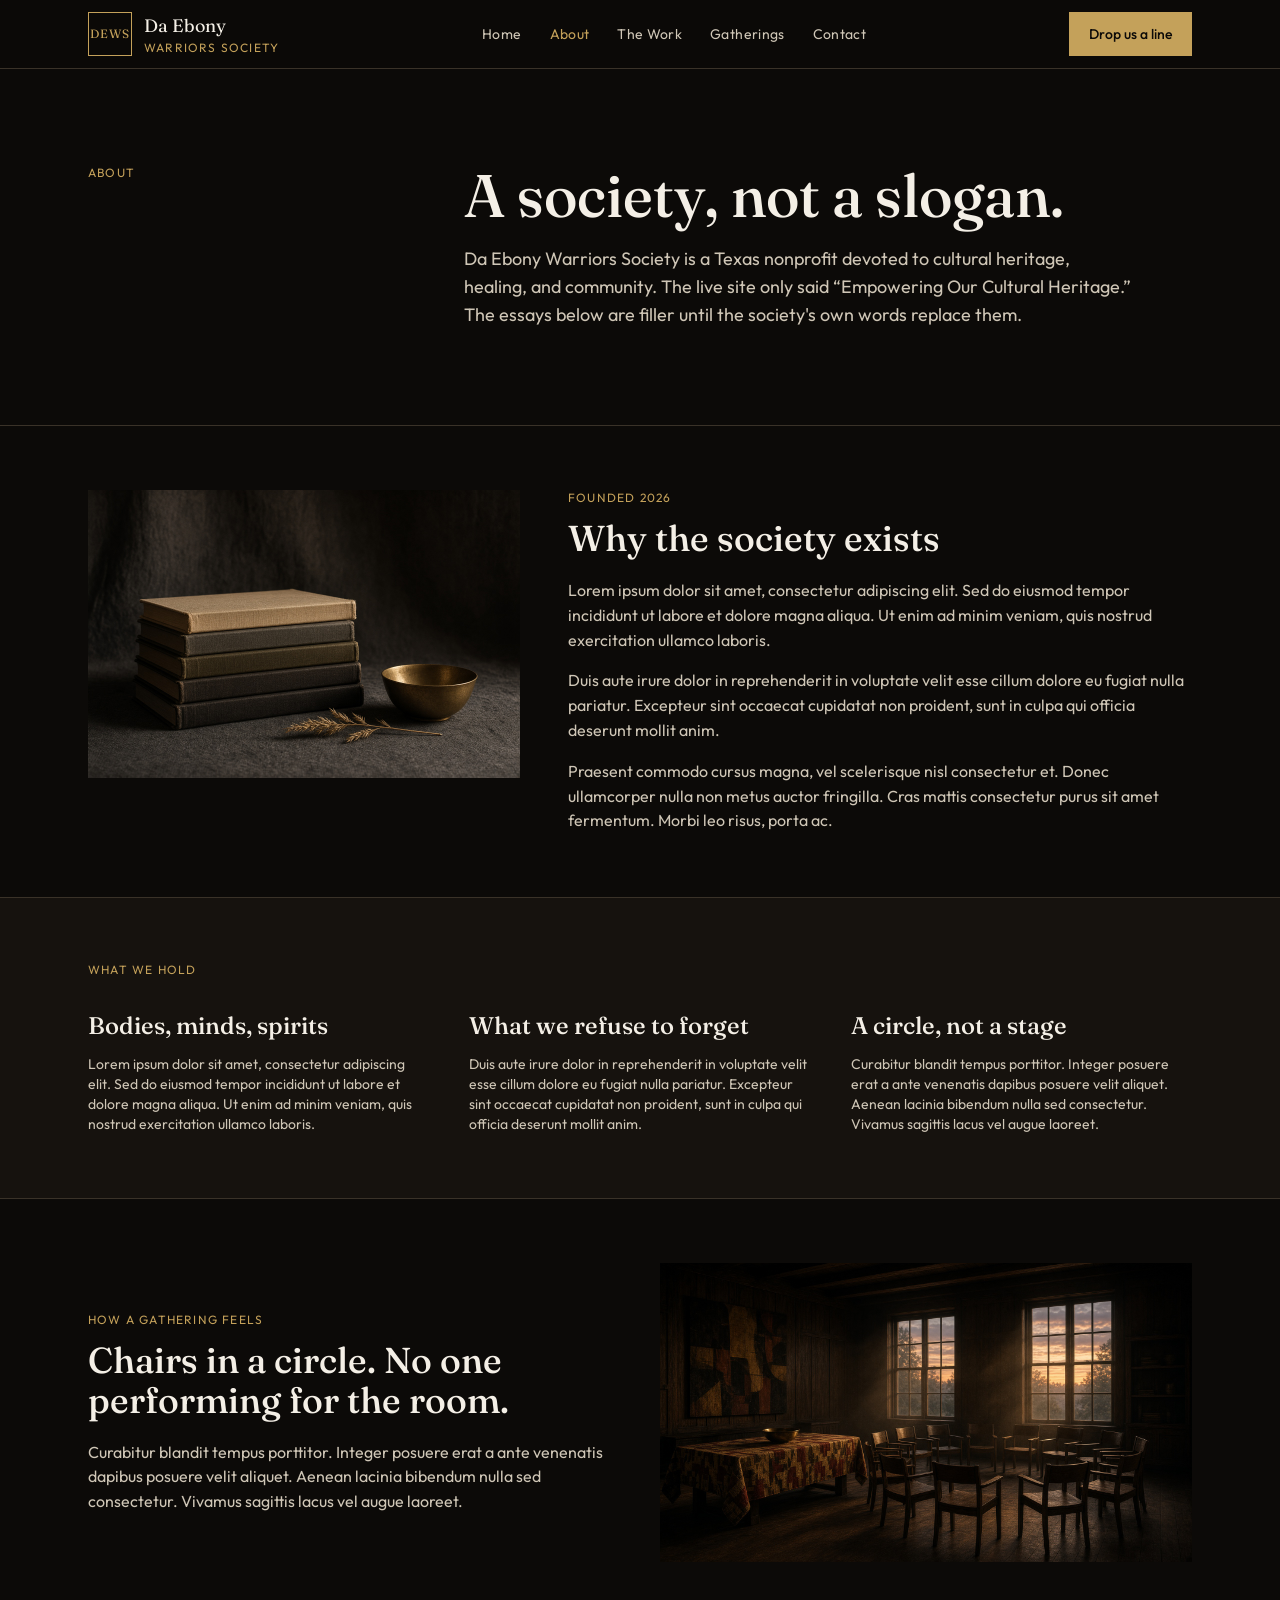
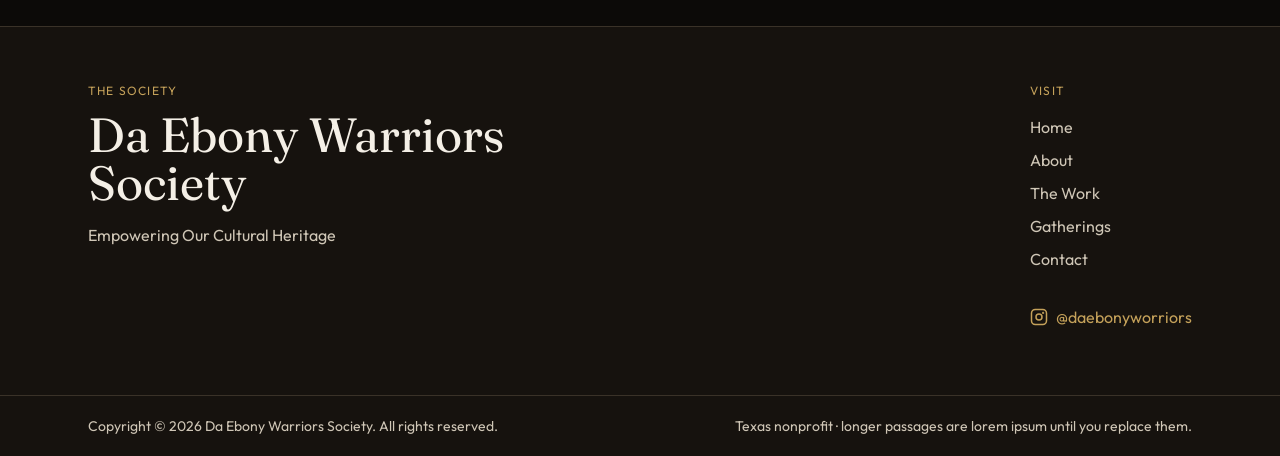
==== about.html @ 44c9ea02 "Initial Commit" ====
<!DOCTYPE html>
<html lang="en">
<head>
  <meta charset="utf-8">
  <meta name="viewport" content="width=device-width, initial-scale=1">
  <title>About · Da Ebony Warriors Society</title>
  <meta name="description" content="Da Ebony Warriors Society. Empowering Our Cultural Heritage. A Texas society for healing, heritage, and community.">
  <meta name="theme-color" content="#0c0a08">
  <link rel="icon" href="favicon.svg" type="image/svg+xml">
  <link rel="preconnect" href="https://fonts.googleapis.com">
  <link rel="preconnect" href="https://fonts.gstatic.com" crossorigin>
  <link href="https://fonts.googleapis.com/css2?family=Fraunces:ital,opsz,wght@0,9..144,500;0,9..144,620;1,9..144,500&family=Outfit:wght@300;400;500;600&display=swap" rel="stylesheet">
  <link rel="stylesheet" href="css/site.css">
  <link rel="stylesheet" href="css/extras.css">
</head>
<body class="bg-ink text-ivory antialiased">
<div class="flex min-h-screen flex-col">
<a href="#content" class="sr-only focus:not-sr-only focus:fixed focus:top-3 focus:left-3 focus:z-50 focus:bg-gold focus:px-4 focus:py-3 focus:text-ink">Skip to content</a>
<header class="sticky top-0 z-40 border-b border-line bg-ink/95 backdrop-blur-md">
  <div class="mx-auto flex max-w-6xl items-center justify-between gap-4 px-6 py-3">
    <a href="index.html" class="flex items-center gap-3" aria-label="Da Ebony Warriors Society home">
      <span class="grid h-11 w-11 place-items-center border border-gold font-display text-xs tracking-widest text-gold">DEWS</span>
      <span class="leading-tight">
        <span class="block font-display text-lg text-ivory">Da Ebony</span>
        <span class="block text-xs tracking-widest text-gold uppercase">Warriors Society</span>
      </span>
    </a>
    <nav class="hidden items-center gap-7 md:flex" aria-label="Primary"><a class="text-sm tracking-wide text-ivory-dim hover:text-ivory" href="index.html">Home</a><a class="text-sm tracking-wide text-gold" href="about.html">About</a><a class="text-sm tracking-wide text-ivory-dim hover:text-ivory" href="work.html">The Work</a><a class="text-sm tracking-wide text-ivory-dim hover:text-ivory" href="gatherings.html">Gatherings</a><a class="text-sm tracking-wide text-ivory-dim hover:text-ivory" href="contact.html">Contact</a></nav>
    <a href="contact.html" class="hidden h-11 items-center bg-gold px-5 text-sm font-medium text-ink hover:bg-gold-2 md:inline-flex">Drop us a line</a>
    <details class="md:hidden">
      <summary class="grid h-11 w-11 place-items-center border border-line text-ivory" aria-label="Open menu"><svg xmlns="http://www.w3.org/2000/svg" width="22" height="22" viewBox="0 0 24 24" fill="none" stroke="currentColor" stroke-width="2" stroke-linecap="round" aria-hidden="true"><path d="M4 6h16M4 12h16M4 18h16"/></svg></summary>
      <nav class="absolute right-0 left-0 border-t border-line bg-ink px-6 py-4" aria-label="Mobile"><a class="flex h-12 items-center border-b border-line font-display text-2xl text-ivory" href="index.html">Home</a><a class="flex h-12 items-center border-b border-line font-display text-2xl text-gold" href="about.html">About</a><a class="flex h-12 items-center border-b border-line font-display text-2xl text-ivory" href="work.html">The Work</a><a class="flex h-12 items-center border-b border-line font-display text-2xl text-ivory" href="gatherings.html">Gatherings</a><a class="flex h-12 items-center border-b border-line font-display text-2xl text-ivory" href="contact.html">Contact</a></nav>
    </details>
  </div>
</header>
<main id="content" class="flex-1">
<header class="border-b border-line">
  <div class="mx-auto grid max-w-6xl gap-6 px-6 py-16 md:grid-cols-12 md:py-24">
    <div class="md:col-span-4"><p class="text-xs tracking-widest text-gold uppercase">About</p></div>
    <div class="md:col-span-8">
      <h1 class="font-display text-5xl text-ivory md:text-6xl">A society, not a slogan.</h1>
      <p class="mt-5 max-w-2xl text-lg text-ivory-dim">Da Ebony Warriors Society is a Texas nonprofit devoted to cultural heritage, healing, and community. The live site only said “Empowering Our Cultural Heritage.” The essays below are filler until the society&#x27;s own words replace them.</p>
    </div>
  </div>
</header>
<section class="mx-auto grid max-w-6xl items-start gap-12 px-6 py-16 md:grid-cols-12">
  <img src="images/books.jpg" alt="Still life of blank clothbound books, a brass bowl, and dried grass" class="aspect-photo w-full object-cover md:col-span-5">
  <div class="md:col-span-7">
    <p class="text-xs tracking-widest text-gold uppercase">Founded 2026</p>
    <h2 class="mt-3 font-display text-4xl">Why the society exists</h2>
    <p class="mt-5 text-ivory-dim">Lorem ipsum dolor sit amet, consectetur adipiscing elit. Sed do eiusmod tempor incididunt ut labore et dolore magna aliqua. Ut enim ad minim veniam, quis nostrud exercitation ullamco laboris.</p>
    <p class="mt-4 text-ivory-dim">Duis aute irure dolor in reprehenderit in voluptate velit esse cillum dolore eu fugiat nulla pariatur. Excepteur sint occaecat cupidatat non proident, sunt in culpa qui officia deserunt mollit anim.</p>
    <p class="mt-4 text-ivory-dim">Praesent commodo cursus magna, vel scelerisque nisl consectetur et. Donec ullamcorper nulla non metus auctor fringilla. Cras mattis consectetur purus sit amet fermentum. Morbi leo risus, porta ac.</p>
  </div>
</section>
<section class="border-y border-line bg-ink-2"><div class="mx-auto max-w-6xl px-6 py-16"><p class="text-xs tracking-widest text-gold uppercase">What we hold</p><div class="mt-8 grid gap-10 md:grid-cols-3"><article><h3 class="font-display text-2xl">Bodies, minds, spirits</h3><p class="mt-3 text-sm text-ivory-dim">Lorem ipsum dolor sit amet, consectetur adipiscing elit. Sed do eiusmod tempor incididunt ut labore et dolore magna aliqua. Ut enim ad minim veniam, quis nostrud exercitation ullamco laboris.</p></article><article><h3 class="font-display text-2xl">What we refuse to forget</h3><p class="mt-3 text-sm text-ivory-dim">Duis aute irure dolor in reprehenderit in voluptate velit esse cillum dolore eu fugiat nulla pariatur. Excepteur sint occaecat cupidatat non proident, sunt in culpa qui officia deserunt mollit anim.</p></article><article><h3 class="font-display text-2xl">A circle, not a stage</h3><p class="mt-3 text-sm text-ivory-dim">Curabitur blandit tempus porttitor. Integer posuere erat a ante venenatis dapibus posuere velit aliquet. Aenean lacinia bibendum nulla sed consectetur. Vivamus sagittis lacus vel augue laoreet.</p></article></div></div></section>
<section class="mx-auto grid max-w-6xl gap-10 px-6 py-16 md:grid-cols-2 md:items-center">
  <div><p class="text-xs tracking-widest text-gold uppercase">How a gathering feels</p><h2 class="mt-3 font-display text-4xl">Chairs in a circle. No one performing for the room.</h2><p class="mt-5 text-ivory-dim">Curabitur blandit tempus porttitor. Integer posuere erat a ante venenatis dapibus posuere velit aliquet. Aenean lacinia bibendum nulla sed consectetur. Vivamus sagittis lacus vel augue laoreet.</p></div>
  <img src="images/hall.jpg" alt="Gathering room with wooden chairs circled around a long table" class="aspect-video w-full object-cover">
</section>

</main>
<footer class="border-t border-line bg-ink-2">
  <div class="mx-auto grid max-w-6xl gap-10 px-6 py-14 md:grid-cols-12">
    <div class="md:col-span-7">
      <p class="text-xs tracking-widest text-gold uppercase">The society</p>
      <p class="mt-3 max-w-xl font-display text-4xl text-ivory md:text-5xl">Da Ebony Warriors Society</p>
      <p class="mt-4 max-w-md text-ivory-dim">Empowering Our Cultural Heritage</p>
    </div>
    <div class="md:col-span-5 md:justify-self-end">
      <p class="text-xs tracking-widest text-gold uppercase">Visit</p>
      <ul class="mt-4 space-y-2"><li><a class="text-ivory-dim hover:text-ivory" href="index.html">Home</a></li><li><a class="text-ivory-dim hover:text-ivory" href="about.html">About</a></li><li><a class="text-ivory-dim hover:text-ivory" href="work.html">The Work</a></li><li><a class="text-ivory-dim hover:text-ivory" href="gatherings.html">Gatherings</a></li><li><a class="text-ivory-dim hover:text-ivory" href="contact.html">Contact</a></li></ul>
      <a href="https://www.instagram.com/daebonyworriors/" class="mt-6 inline-flex h-11 items-center gap-2 text-gold hover:text-gold-2" target="_blank" rel="noreferrer"><svg xmlns="http://www.w3.org/2000/svg" width="18" height="18" viewBox="0 0 24 24" fill="none" stroke="currentColor" stroke-width="2" stroke-linecap="round" stroke-linejoin="round" aria-hidden="true"><rect width="20" height="20" x="2" y="2" rx="5"/><circle cx="12" cy="12" r="4"/><circle cx="17.5" cy="6.5" r="0.5" fill="currentColor"/></svg> @daebonyworriors</a>
    </div>
  </div>
  <div class="border-t border-line">
    <div class="mx-auto flex max-w-6xl flex-col gap-2 px-6 py-5 text-sm text-ivory-dim md:flex-row md:items-center md:justify-between">
      <p>Copyright © 2026 Da Ebony Warriors Society. All rights reserved.</p>
      <p>Texas nonprofit · longer passages are lorem ipsum until you replace them.</p>
    </div>
  </div>
</footer>
</div>
<script src="js/site.js"></script>
</body>
</html>
---- css/site.css ----
/*! tailwindcss v4.3.3 | MIT License | https://tailwindcss.com */
@layer properties{@supports (((-webkit-hyphens:none)) and (not (margin-trim:inline))) or ((-moz-orient:inline) and (not (color:rgb(from red r g b)))){*,:before,:after,::backdrop{--tw-scale-x:1;--tw-scale-y:1;--tw-scale-z:1;--tw-rotate-x:initial;--tw-rotate-y:initial;--tw-rotate-z:initial;--tw-skew-x:initial;--tw-skew-y:initial;--tw-space-y-reverse:0;--tw-divide-y-reverse:0;--tw-border-style:solid;--tw-leading:initial;--tw-font-weight:initial;--tw-tracking:initial;--tw-ordinal:initial;--tw-slashed-zero:initial;--tw-numeric-figure:initial;--tw-numeric-spacing:initial;--tw-numeric-fraction:initial;--tw-shadow:0 0 #0000;--tw-shadow-color:initial;--tw-shadow-alpha:100%;--tw-inset-shadow:0 0 #0000;--tw-inset-shadow-color:initial;--tw-inset-shadow-alpha:100%;--tw-ring-color:initial;--tw-ring-shadow:0 0 #0000;--tw-inset-ring-color:initial;--tw-inset-ring-shadow:0 0 #0000;--tw-ring-inset:initial;--tw-ring-offset-width:0px;--tw-ring-offset-color:#fff;--tw-ring-offset-shadow:0 0 #0000;--tw-outline-style:solid;--tw-blur:initial;--tw-brightness:initial;--tw-contrast:initial;--tw-grayscale:initial;--tw-hue-rotate:initial;--tw-invert:initial;--tw-opacity:initial;--tw-saturate:initial;--tw-sepia:initial;--tw-drop-shadow:initial;--tw-drop-shadow-color:initial;--tw-drop-shadow-alpha:100%;--tw-drop-shadow-size:initial;--tw-backdrop-blur:initial;--tw-backdrop-brightness:initial;--tw-backdrop-contrast:initial;--tw-backdrop-grayscale:initial;--tw-backdrop-hue-rotate:initial;--tw-backdrop-invert:initial;--tw-backdrop-opacity:initial;--tw-backdrop-saturate:initial;--tw-backdrop-sepia:initial;--tw-duration:initial;--tw-ease:initial;--tw-content:"";--tw-translate-x:0;--tw-translate-y:0;--tw-translate-z:0}}}@layer theme{:root,:host{--font-sans:"Outfit", system-ui, sans-serif;--font-mono:ui-monospace, SFMono-Regular, Menlo, Monaco, Consolas, "Liberation Mono", "Courier New", monospace;--color-red-500:oklch(63.7% .237 25.331);--color-zinc-50:oklch(98.5% 0 none);--color-zinc-400:oklch(70.5% .015 286.067);--color-zinc-500:oklch(55.2% .016 285.938);--color-zinc-900:oklch(21% .006 285.885);--color-zinc-950:oklch(14.1% .005 285.823);--color-neutral-100:oklch(97% 0 none);--color-neutral-300:oklch(87% 0 none);--color-neutral-500:oklch(55.6% 0 none);--color-neutral-700:oklch(37.1% 0 none);--color-neutral-900:oklch(20.5% 0 none);--color-black:#000;--color-white:#fff;--spacing:.25rem;--container-sm:24rem;--container-md:28rem;--container-xl:36rem;--container-2xl:42rem;--container-3xl:48rem;--container-4xl:56rem;--container-6xl:72rem;--text-xs:.75rem;--text-xs--line-height:calc(1 / .75);--text-sm:.875rem;--text-sm--line-height:calc(1.25 / .875);--text-base:1rem;--text-lg:1.125rem;--text-lg--line-height:calc(1.75 / 1.125);--text-xl:1.25rem;--text-xl--line-height:calc(1.75 / 1.25);--text-2xl:1.5rem;--text-2xl--line-height:calc(2 / 1.5);--text-3xl:1.875rem;--text-3xl--line-height:calc(2.25 / 1.875);--text-4xl:2.25rem;--text-4xl--line-height:calc(2.5 / 2.25);--text-5xl:3rem;--text-5xl--line-height:1;--text-6xl:3.75rem;--text-6xl--line-height:1;--text-7xl:4.5rem;--text-7xl--line-height:1;--font-weight-medium:500;--font-weight-semibold:600;--tracking-tight:-.025em;--tracking-wide:.025em;--tracking-widest:.1em;--leading-tight:1.25;--leading-snug:1.375;--leading-normal:1.5;--radius-xs:.125rem;--radius-sm:2px;--radius-md:.375rem;--radius-lg:.5rem;--radius-xl:.75rem;--radius-2xl:1rem;--ease-out:cubic-bezier(0, 0, .2, 1);--ease-in-out:cubic-bezier(.4, 0, .2, 1);--animate-pulse:pulse 2s cubic-bezier(.4, 0, .6, 1) infinite;--blur-md:12px;--aspect-video:16 / 9;--default-transition-duration:.15s;--default-transition-timing-function:cubic-bezier(.4, 0, .2, 1);--default-font-family:var(--font-sans);--default-mono-font-family:var(--font-mono);--font-display:"Fraunces", "Iowan Old Style", Georgia, serif;--color-ink:#0c0a08;--color-ink-2:#16120e;--color-line:#3a3228;--color-ivory:#f4efe6;--color-ivory-dim:#cfc6b6;--color-gold:#c4a15a;--color-gold-2:#e4c98a;--color-blood:#7a2e2a;--aspect-portrait:3 / 4;--aspect-photo:3 / 2}}@layer base{*,:after,:before,::backdrop{box-sizing:border-box;border:0 solid;margin:0;padding:0}::file-selector-button{box-sizing:border-box;border:0 solid;margin:0;padding:0}html,:host{-webkit-text-size-adjust:100%;tab-size:4;line-height:1.5;font-family:var(--default-font-family,-apple-system, BlinkMacSystemFont, "Segoe UI", Roboto, "Helvetica Neue", "Noto Sans", Arial, sans-serif, "Apple Color Emoji", "Segoe UI Emoji", "Segoe UI Symbol", "Noto Color Emoji");font-feature-settings:var(--default-font-feature-settings,normal);font-variation-settings:var(--default-font-variation-settings,normal);-webkit-tap-highlight-color:transparent}hr{height:0;color:inherit;border-top-width:1px}abbr:where([title]){-webkit-text-decoration:underline dotted;text-decoration:underline dotted}h1,h2,h3,h4,h5,h6{font-size:inherit;font-weight:inherit}a{color:inherit;-webkit-text-decoration:inherit;-webkit-text-decoration:inherit;-webkit-text-decoration:inherit;-webkit-text-decoration:inherit;text-decoration:inherit}b,strong{font-weight:bolder}code,kbd,samp,pre{font-family:var(--default-mono-font-family,ui-monospace, SFMono-Regular, Menlo, Monaco, Consolas, "Liberation Mono", "Courier New", monospace);font-feature-settings:var(--default-mono-font-feature-settings,normal);font-variation-settings:var(--default-mono-font-variation-settings,normal);font-size:1em}small{font-size:80%}sub,sup{vertical-align:baseline;font-size:75%;line-height:0;position:relative}sub{bottom:-.25em}sup{top:-.5em}table{text-indent:0;border-color:inherit;border-collapse:collapse}:-moz-focusring:where(:not(iframe)){outline:auto}progress{vertical-align:baseline}summary{display:list-item}ol,ul,menu{list-style:none}img,svg,video,canvas,audio,iframe,embed,object{vertical-align:middle;display:block}img,video{max-width:100%;height:auto}button,input,select,optgroup,textarea{font:inherit;font-feature-settings:inherit;font-variation-settings:inherit;letter-spacing:inherit;color:inherit;opacity:1;background-color:#0000;border-radius:0}::file-selector-button{font:inherit;font-feature-settings:inherit;font-variation-settings:inherit;letter-spacing:inherit;color:inherit;opacity:1;background-color:#0000;border-radius:0}:where(select:is([multiple],[size])) optgroup{font-weight:bolder}:where(select:is([multiple],[size])) optgroup option{padding-inline-start:20px}::file-selector-button{margin-inline-end:4px}::placeholder{opacity:1}@supports (not ((-webkit-appearance:-apple-pay-button))) or (contain-intrinsic-size:1px){::placeholder{color:currentColor}@supports (color:color-mix(in lab, red, red)){::placeholder{color:color-mix(in oklab, currentcolor 50%, transparent)}}}textarea{resize:vertical}::-webkit-search-decoration{-webkit-appearance:none}::-webkit-date-and-time-value{min-height:1lh;text-align:inherit}::-webkit-datetime-edit{display:inline-flex}::-webkit-datetime-edit-fields-wrapper{padding:0}::-webkit-datetime-edit{padding-block:0}::-webkit-datetime-edit-year-field{padding-block:0}::-webkit-datetime-edit-month-field{padding-block:0}::-webkit-datetime-edit-day-field{padding-block:0}::-webkit-datetime-edit-hour-field{padding-block:0}::-webkit-datetime-edit-minute-field{padding-block:0}::-webkit-datetime-edit-second-field{padding-block:0}::-webkit-datetime-edit-millisecond-field{padding-block:0}::-webkit-datetime-edit-meridiem-field{padding-block:0}::-webkit-calendar-picker-indicator{line-height:1}:-moz-ui-invalid{box-shadow:none}button,input:where([type=button],[type=reset],[type=submit]){appearance:button}::file-selector-button{appearance:button}::-webkit-inner-spin-button{height:auto}::-webkit-outer-spin-button{height:auto}[hidden]:where(:not([hidden=until-found])){display:none!important}html{scroll-behavior:smooth}body{background:var(--color-ink);color:var(--color-ivory);font-family:var(--font-sans);-webkit-font-smoothing:antialiased;line-height:1.55}h1,h2,h3{font-family:var(--font-display);text-wrap:balance;font-weight:500;line-height:1.08}p{text-wrap:pretty}button:not(:disabled),[role=button]:not(:disabled){cursor:pointer}:focus-visible{outline:2px solid var(--color-gold);outline-offset:3px}::selection{background:var(--color-gold);color:var(--color-ink)}img{max-width:100%}}@layer components;@layer utilities{.collapse{visibility:collapse}.invisible{visibility:hidden}.visible{visibility:visible}.sr-only{clip-path:inset(50%);white-space:nowrap;border-width:0;width:1px;height:1px;margin:-1px;padding:0;position:absolute;overflow:hidden}.absolute{position:absolute}.fixed{position:fixed}.relative{position:relative}.static{position:static}.sticky{position:sticky}.inset-0{inset:0}.top-0{top:0}.right-1{right:var(--spacing)}.right-2{right:calc(var(--spacing) * 2)}.right-3{right:calc(var(--spacing) * 3)}.right-4{right:calc(var(--spacing) * 4)}.left-1{left:var(--spacing)}.left-2{left:calc(var(--spacing) * 2)}.left-3{left:calc(var(--spacing) * 3)}.left-4{left:calc(var(--spacing) * 4)}.z-40{z-index:40}.container{width:100%}@media (width>=40rem){.container{max-width:40rem}}@media (width>=48rem){.container{max-width:48rem}}@media (width>=64rem){.container{max-width:64rem}}@media (width>=80rem){.container{max-width:80rem}}@media (width>=96rem){.container{max-width:96rem}}.mx-auto{margin-inline:auto}.mt-1{margin-top:var(--spacing)}.mt-2{margin-top:calc(var(--spacing) * 2)}.mt-3{margin-top:calc(var(--spacing) * 3)}.mt-4{margin-top:calc(var(--spacing) * 4)}.mt-5{margin-top:calc(var(--spacing) * 5)}.mt-6{margin-top:calc(var(--spacing) * 6)}.mt-8{margin-top:calc(var(--spacing) * 8)}.mt-10{margin-top:calc(var(--spacing) * 10)}.ml-px{margin-left:1px}.block{display:block}.flex{display:flex}.grid{display:grid}.hidden{display:none}.inline{display:inline}.inline-flex{display:inline-flex}.table{display:table}.aspect-photo{aspect-ratio:var(--aspect-photo)}.aspect-portrait{aspect-ratio:var(--aspect-portrait)}.aspect-video{aspect-ratio:var(--aspect-video)}.size-5{width:calc(var(--spacing) * 5);height:calc(var(--spacing) * 5)}.size-10{width:calc(var(--spacing) * 10);height:calc(var(--spacing) * 10)}.h-4{height:calc(var(--spacing) * 4)}.h-8{height:calc(var(--spacing) * 8)}.h-11{height:calc(var(--spacing) * 11)}.h-12{height:calc(var(--spacing) * 12)}.h-80{height:calc(var(--spacing) * 80)}.h-full{height:100%}.min-h-screen{min-height:100vh}.w-4{width:calc(var(--spacing) * 4)}.w-8{width:calc(var(--spacing) * 8)}.w-11{width:calc(var(--spacing) * 11)}.w-full{width:100%}.max-w-2xl{max-width:var(--container-2xl)}.max-w-3xl{max-width:var(--container-3xl)}.max-w-4xl{max-width:var(--container-4xl)}.max-w-6xl{max-width:var(--container-6xl)}.max-w-md{max-width:var(--container-md)}.max-w-sm{max-width:var(--container-sm)}.max-w-xl{max-width:var(--container-xl)}.flex-1{flex:1}.shrink{flex-shrink:1}.scale-100{--tw-scale-x:100%;--tw-scale-y:100%;--tw-scale-z:100%;scale:var(--tw-scale-x) var(--tw-scale-y)}.scale-\[0\.25\]{scale:.25}.transform{transform:var(--tw-rotate-x,) var(--tw-rotate-y,) var(--tw-rotate-z,) var(--tw-skew-x,) var(--tw-skew-y,)}.animate-pulse{animation:var(--animate-pulse)}.cursor-pointer{cursor:pointer}.resize{resize:both}.flex-col{flex-direction:column}.flex-wrap{flex-wrap:wrap}.place-items-center{place-items:center}.items-center{align-items:center}.items-end{align-items:flex-end}.items-start{align-items:flex-start}.justify-between{justify-content:space-between}.justify-center{justify-content:center}.justify-end{justify-content:flex-end}.gap-2{gap:calc(var(--spacing) * 2)}.gap-3{gap:calc(var(--spacing) * 3)}.gap-4{gap:calc(var(--spacing) * 4)}.gap-6{gap:calc(var(--spacing) * 6)}.gap-7{gap:calc(var(--spacing) * 7)}.gap-8{gap:calc(var(--spacing) * 8)}.gap-10{gap:calc(var(--spacing) * 10)}.gap-12{gap:calc(var(--spacing) * 12)}:where(.space-y-2>:not(:last-child)){--tw-space-y-reverse:0;margin-block-start:calc(calc(var(--spacing) * 2) * var(--tw-space-y-reverse));margin-block-end:calc(calc(var(--spacing) * 2) * calc(1 - var(--tw-space-y-reverse)))}:where(.space-y-3>:not(:last-child)){--tw-space-y-reverse:0;margin-block-start:calc(calc(var(--spacing) * 3) * var(--tw-space-y-reverse));margin-block-end:calc(calc(var(--spacing) * 3) * calc(1 - var(--tw-space-y-reverse)))}:where(.divide-y>:not(:last-child)){--tw-divide-y-reverse:0;border-bottom-style:var(--tw-border-style);border-top-style:var(--tw-border-style);border-top-width:calc(1px * var(--tw-divide-y-reverse));border-bottom-width:calc(1px * calc(1 - var(--tw-divide-y-reverse)))}:where(.divide-line>:not(:last-child)){border-color:var(--color-line)}.truncate{text-overflow:ellipsis;white-space:nowrap;overflow:hidden}.rounded{border-radius:.25rem}.rounded-2xl{border-radius:var(--radius-2xl)}.rounded-full{border-radius:2147483647px}.rounded-lg{border-radius:var(--radius-lg)}.rounded-md{border-radius:var(--radius-md)}.rounded-xl{border-radius:var(--radius-xl)}.border{border-style:var(--tw-border-style);border-width:1px}.border-y{border-block-style:var(--tw-border-style);border-block-width:1px}.border-t{border-top-style:var(--tw-border-style);border-top-width:1px}.border-b{border-bottom-style:var(--tw-border-style);border-bottom-width:1px}.border-l-2{border-left-style:var(--tw-border-style);border-left-width:2px}.border-gold{border-color:var(--color-gold)}.border-ivory\/40{border-color:#f4efe666}@supports (color:color-mix(in lab, red, red)){.border-ivory\/40{border-color:color-mix(in oklab, var(--color-ivory) 40%, transparent)}}.border-line{border-color:var(--color-line)}.border-neutral-300{border-color:var(--color-neutral-300)}.bg-black{background-color:var(--color-black)}.bg-black\/10{background-color:#0000001a}@supports (color:color-mix(in lab, red, red)){.bg-black\/10{background-color:color-mix(in oklab, var(--color-black) 10%, transparent)}}.bg-blood{background-color:var(--color-blood)}.bg-gold{background-color:var(--color-gold)}.bg-ink{background-color:var(--color-ink)}.bg-ink-2{background-color:var(--color-ink-2)}.bg-ink\/55{background-color:#0c0a088c}@supports (color:color-mix(in lab, red, red)){.bg-ink\/55{background-color:color-mix(in oklab, var(--color-ink) 55%, transparent)}}.bg-ink\/95{background-color:#0c0a08f2}@supports (color:color-mix(in lab, red, red)){.bg-ink\/95{background-color:color-mix(in oklab, var(--color-ink) 95%, transparent)}}.bg-ivory{background-color:var(--color-ivory)}.bg-zinc-50{background-color:var(--color-zinc-50)}.object-cover{object-fit:cover}.p-2{padding:calc(var(--spacing) * 2)}.p-6{padding:calc(var(--spacing) * 6)}.p-8{padding:calc(var(--spacing) * 8)}.p-\[16px\]{padding:16px}.px-3{padding-inline:calc(var(--spacing) * 3)}.px-4{padding-inline:calc(var(--spacing) * 4)}.px-5{padding-inline:calc(var(--spacing) * 5)}.px-6{padding-inline:calc(var(--spacing) * 6)}.py-2{padding-block:calc(var(--spacing) * 2)}.py-3{padding-block:calc(var(--spacing) * 3)}.py-4{padding-block:calc(var(--spacing) * 4)}.py-5{padding-block:calc(var(--spacing) * 5)}.py-6{padding-block:calc(var(--spacing) * 6)}.py-8{padding-block:calc(var(--spacing) * 8)}.py-12{padding-block:calc(var(--spacing) * 12)}.py-14{padding-block:calc(var(--spacing) * 14)}.py-16{padding-block:calc(var(--spacing) * 16)}.py-20{padding-block:calc(var(--spacing) * 20)}.py-24{padding-block:calc(var(--spacing) * 24)}.pt-28{padding-top:calc(var(--spacing) * 28)}.pr-3\.5{padding-right:calc(var(--spacing) * 3.5)}.pb-8{padding-bottom:calc(var(--spacing) * 8)}.pb-16{padding-bottom:calc(var(--spacing) * 16)}.pl-4{padding-left:calc(var(--spacing) * 4)}.text-center{text-align:center}.text-left{text-align:left}.font-display{font-family:var(--font-display)}.text-2xl{font-size:var(--text-2xl);line-height:var(--tw-leading,var(--text-2xl--line-height))}.text-3xl{font-size:var(--text-3xl);line-height:var(--tw-leading,var(--text-3xl--line-height))}.text-4xl{font-size:var(--text-4xl);line-height:var(--tw-leading,var(--text-4xl--line-height))}.text-5xl{font-size:var(--text-5xl);line-height:var(--tw-leading,var(--text-5xl--line-height))}.text-lg{font-size:var(--text-lg);line-height:var(--tw-leading,var(--text-lg--line-height))}.text-sm{font-size:var(--text-sm);line-height:var(--tw-leading,var(--text-sm--line-height))}.text-xl{font-size:var(--text-xl);line-height:var(--tw-leading,var(--text-xl--line-height))}.text-xs{font-size:var(--text-xs);line-height:var(--tw-leading,var(--text-xs--line-height))}.text-\[13px\]{font-size:13px}.leading-tight{--tw-leading:var(--leading-tight);line-height:var(--leading-tight)}.font-medium{--tw-font-weight:var(--font-weight-medium);font-weight:var(--font-weight-medium)}.font-semibold{--tw-font-weight:var(--font-weight-semibold);font-weight:var(--font-weight-semibold)}.tracking-wide{--tw-tracking:var(--tracking-wide);letter-spacing:var(--tracking-wide)}.tracking-widest{--tw-tracking:var(--tracking-widest);letter-spacing:var(--tracking-widest)}.text-balance{text-wrap:balance}.text-wrap{text-wrap:wrap}.break-words{overflow-wrap:break-word}.text-gold{color:var(--color-gold)}.text-gold-2{color:var(--color-gold-2)}.text-ink{color:var(--color-ink)}.text-ivory{color:var(--color-ivory)}.text-ivory-dim{color:var(--color-ivory-dim)}.text-neutral-500{color:var(--color-neutral-500)}.text-red-500{color:var(--color-red-500)}.text-white{color:var(--color-white)}.text-zinc-500{color:var(--color-zinc-500)}.text-zinc-900{color:var(--color-zinc-900)}.uppercase{text-transform:uppercase}.italic{font-style:italic}.tabular-nums{--tw-numeric-spacing:tabular-nums;font-variant-numeric:var(--tw-ordinal,) var(--tw-slashed-zero,) var(--tw-numeric-figure,) var(--tw-numeric-spacing,) var(--tw-numeric-fraction,)}.underline-offset-4{text-underline-offset:4px}.antialiased{-webkit-font-smoothing:antialiased;-moz-osx-font-smoothing:grayscale}.accent-gold{accent-color:var(--color-gold)}.opacity-0{opacity:0}.opacity-70{opacity:.7}.opacity-100{opacity:1}.shadow{--tw-shadow:0 1px 3px 0 var(--tw-shadow-color,#0000001a), 0 1px 2px -1px var(--tw-shadow-color,#0000001a);box-shadow:var(--tw-inset-shadow), var(--tw-inset-ring-shadow), var(--tw-ring-offset-shadow), var(--tw-ring-shadow), var(--tw-shadow)}.ring{--tw-ring-shadow:var(--tw-ring-inset,) 0 0 0 calc(1px + var(--tw-ring-offset-width)) var(--tw-ring-color,currentcolor);box-shadow:var(--tw-inset-shadow), var(--tw-inset-ring-shadow), var(--tw-ring-offset-shadow), var(--tw-ring-shadow), var(--tw-shadow)}.outline,.outline-1{outline-style:var(--tw-outline-style);outline-width:1px}.-outline-offset-1{outline-offset:calc(1px * -1)}.outline-black\/10{outline-color:#0000001a}@supports (color:color-mix(in lab, red, red)){.outline-black\/10{outline-color:color-mix(in oklab, var(--color-black) 10%, transparent)}}.blur{--tw-blur:blur(8px);filter:var(--tw-blur,) var(--tw-brightness,) var(--tw-contrast,) var(--tw-grayscale,) var(--tw-hue-rotate,) var(--tw-invert,) var(--tw-saturate,) var(--tw-sepia,) var(--tw-drop-shadow,)}.blur-\[4px\]{--tw-blur:blur(4px);filter:var(--tw-blur,) var(--tw-brightness,) var(--tw-contrast,) var(--tw-grayscale,) var(--tw-hue-rotate,) var(--tw-invert,) var(--tw-saturate,) var(--tw-sepia,) var(--tw-drop-shadow,)}.blur-none{--tw-blur: ;filter:var(--tw-blur,) var(--tw-brightness,) var(--tw-contrast,) var(--tw-grayscale,) var(--tw-hue-rotate,) var(--tw-invert,) var(--tw-saturate,) var(--tw-sepia,) var(--tw-drop-shadow,)}.grayscale{--tw-grayscale:grayscale(100%);filter:var(--tw-blur,) var(--tw-brightness,) var(--tw-contrast,) var(--tw-grayscale,) var(--tw-hue-rotate,) var(--tw-invert,) var(--tw-saturate,) var(--tw-sepia,) var(--tw-drop-shadow,)}.invert{--tw-invert:invert(100%);filter:var(--tw-blur,) var(--tw-brightness,) var(--tw-contrast,) var(--tw-grayscale,) var(--tw-hue-rotate,) var(--tw-invert,) var(--tw-saturate,) var(--tw-sepia,) var(--tw-drop-shadow,)}.sepia{--tw-sepia:sepia(100%);filter:var(--tw-blur,) var(--tw-brightness,) var(--tw-contrast,) var(--tw-grayscale,) var(--tw-hue-rotate,) var(--tw-invert,) var(--tw-saturate,) var(--tw-sepia,) var(--tw-drop-shadow,)}.filter{filter:var(--tw-blur,) var(--tw-brightness,) var(--tw-contrast,) var(--tw-grayscale,) var(--tw-hue-rotate,) var(--tw-invert,) var(--tw-saturate,) var(--tw-sepia,) var(--tw-drop-shadow,)}.backdrop-blur-md{--tw-backdrop-blur:blur(var(--blur-md));-webkit-backdrop-filter:var(--tw-backdrop-blur,) var(--tw-backdrop-brightness,) var(--tw-backdrop-contrast,) var(--tw-backdrop-grayscale,) var(--tw-backdrop-hue-rotate,) var(--tw-backdrop-invert,) var(--tw-backdrop-opacity,) var(--tw-backdrop-saturate,) var(--tw-backdrop-sepia,);backdrop-filter:var(--tw-backdrop-blur,) var(--tw-backdrop-brightness,) var(--tw-backdrop-contrast,) var(--tw-backdrop-grayscale,) var(--tw-backdrop-hue-rotate,) var(--tw-backdrop-invert,) var(--tw-backdrop-opacity,) var(--tw-backdrop-saturate,) var(--tw-backdrop-sepia,)}.transition{transition-property:color,background-color,border-color,outline-color,text-decoration-color,fill,stroke,--tw-gradient-from,--tw-gradient-via,--tw-gradient-to,opacity,box-shadow,transform,translate,scale,rotate,filter,-webkit-backdrop-filter,backdrop-filter,display,content-visibility,overlay,pointer-events;transition-timing-function:var(--tw-ease,var(--default-transition-timing-function));transition-duration:var(--tw-duration,var(--default-transition-duration))}.transition-\[box-shadow\]{transition-property:box-shadow;transition-timing-function:var(--tw-ease,var(--default-transition-timing-function));transition-duration:var(--tw-duration,var(--default-transition-duration))}.transition-\[opacity\,filter\,scale\]{transition-property:opacity,filter,scale;transition-timing-function:var(--tw-ease,var(--default-transition-timing-function));transition-duration:var(--tw-duration,var(--default-transition-duration))}.transition-\[scale\,background-color\]{transition-property:scale,background-color;transition-timing-function:var(--tw-ease,var(--default-transition-timing-function));transition-duration:var(--tw-duration,var(--default-transition-duration))}.transition-\[scale\,opacity\,filter\]{transition-property:scale,opacity,filter;transition-timing-function:var(--tw-ease,var(--default-transition-timing-function));transition-duration:var(--tw-duration,var(--default-transition-duration))}.transition-transform{transition-property:transform,translate,scale,rotate;transition-timing-function:var(--tw-ease,var(--default-transition-timing-function));transition-duration:var(--tw-duration,var(--default-transition-duration))}.duration-150{--tw-duration:.15s;transition-duration:.15s}.duration-300{--tw-duration:.3s;transition-duration:.3s}.ease-\[cubic-bezier\(0\.2\,0\,0\,1\)\]{--tw-ease:cubic-bezier(.2,0,0,1);transition-timing-function:cubic-bezier(.2,0,0,1)}.ease-out{--tw-ease:var(--ease-out);transition-timing-function:var(--ease-out)}.outline-none{--tw-outline-style:none;outline-style:none}.after\:absolute:after{content:var(--tw-content);position:absolute}.after\:top-1\/2:after{content:var(--tw-content);top:50%}.after\:left-1\/2:after{content:var(--tw-content);left:50%}.after\:size-10:after{content:var(--tw-content);width:calc(var(--spacing) * 10);height:calc(var(--spacing) * 10)}.after\:-translate-1\/2:after{content:var(--tw-content);--tw-translate-x:calc(calc(1 / 2 * 100%) * -1);--tw-translate-y:calc(calc(1 / 2 * 100%) * -1);translate:var(--tw-translate-x) var(--tw-translate-y)}.first\:mt-0:first-child{margin-top:0}@media (hover:hover){.hover\:border-gold:hover{border-color:var(--color-gold)}.hover\:bg-gold-2:hover{background-color:var(--color-gold-2)}.hover\:bg-neutral-100:hover{background-color:var(--color-neutral-100)}.hover\:text-gold:hover{color:var(--color-gold)}.hover\:text-gold-2:hover{color:var(--color-gold-2)}.hover\:text-ivory:hover{color:var(--color-ivory)}.hover\:underline:hover{text-decoration-line:underline}}.focus\:not-sr-only:focus{clip-path:none;white-space:normal;width:auto;height:auto;margin:0;padding:0;position:static;overflow:visible}.focus\:fixed:focus{position:fixed}.focus\:top-3:focus{top:calc(var(--spacing) * 3)}.focus\:left-3:focus{left:calc(var(--spacing) * 3)}.focus\:z-50:focus{z-index:50}.focus\:border-gold:focus{border-color:var(--color-gold)}.focus\:bg-gold:focus{background-color:var(--color-gold)}.focus\:px-4:focus{padding-inline:calc(var(--spacing) * 4)}.focus\:py-3:focus{padding-block:calc(var(--spacing) * 3)}.focus\:text-ink:focus{color:var(--color-ink)}.active\:scale-\[0\.96\]:active,.active\:not-disabled\:scale-\[0\.96\]:active:not(:disabled){scale:.96}.disabled\:cursor-wait:disabled{cursor:wait}.disabled\:no-underline:disabled{text-decoration-line:none}@media (width>=48rem){.md\:col-span-3{grid-column:span 3/span 3}.md\:col-span-4{grid-column:span 4/span 4}.md\:col-span-5{grid-column:span 5/span 5}.md\:col-span-7{grid-column:span 7/span 7}.md\:col-span-8{grid-column:span 8/span 8}.md\:flex{display:flex}.md\:hidden{display:none}.md\:inline-flex{display:inline-flex}.md\:h-96{height:calc(var(--spacing) * 96)}.md\:grid-cols-2{grid-template-columns:repeat(2,minmax(0,1fr))}.md\:grid-cols-3{grid-template-columns:repeat(3,minmax(0,1fr))}.md\:grid-cols-4{grid-template-columns:repeat(4,minmax(0,1fr))}.md\:grid-cols-12{grid-template-columns:repeat(12,minmax(0,1fr))}.md\:flex-row{flex-direction:row}.md\:items-baseline{align-items:baseline}.md\:items-center{align-items:center}.md\:justify-between{justify-content:space-between}.md\:justify-self-end{justify-self:flex-end}.md\:border-r{border-right-style:var(--tw-border-style);border-right-width:1px}.md\:border-b-0{border-bottom-style:var(--tw-border-style);border-bottom-width:0}.md\:p-8{padding:calc(var(--spacing) * 8)}.md\:py-24{padding-block:calc(var(--spacing) * 24)}.md\:text-right{text-align:right}.md\:text-5xl{font-size:var(--text-5xl);line-height:var(--tw-leading,var(--text-5xl--line-height))}.md\:text-6xl{font-size:var(--text-6xl);line-height:var(--tw-leading,var(--text-6xl--line-height))}.md\:text-7xl{font-size:var(--text-7xl);line-height:var(--tw-leading,var(--text-7xl--line-height))}.last\:md\:border-r-0:last-child{border-right-style:var(--tw-border-style);border-right-width:0}}@media (prefers-color-scheme:dark){.dark\:border-neutral-700{border-color:var(--color-neutral-700)}.dark\:bg-white\/20{background-color:#fff3}@supports (color:color-mix(in lab, red, red)){.dark\:bg-white\/20{background-color:color-mix(in oklab, var(--color-white) 20%, transparent)}}.dark\:bg-zinc-950{background-color:var(--color-zinc-950)}.dark\:text-zinc-50{color:var(--color-zinc-50)}.dark\:text-zinc-400{color:var(--color-zinc-400)}.dark\:outline-white\/10{outline-color:#ffffff1a}@supports (color:color-mix(in lab, red, red)){.dark\:outline-white\/10{outline-color:color-mix(in oklab, var(--color-white) 10%, transparent)}}@media (hover:hover){.dark\:hover\:bg-neutral-900:hover{background-color:var(--color-neutral-900)}}}}.hero-scrim{background:linear-gradient(#0c0a0833 0%,#0c0a088c 42%,#0c0a08f0 100%)}@supports (color:color-mix(in lab, red, red)){.hero-scrim{background:linear-gradient(180deg, color-mix(in oklab, var(--color-ink) 20%, transparent) 0%, color-mix(in oklab, var(--color-ink) 55%, transparent) 42%, color-mix(in oklab, var(--color-ink) 94%, transparent) 100%)}}@media (prefers-reduced-motion:reduce){html{scroll-behavior:auto}*,:before,:after{transition-duration:.01ms!important;animation-duration:.01ms!important;animation-iteration-count:1!important}}@property --tw-scale-x{syntax:"*";inherits:false;initial-value:1}@property --tw-scale-y{syntax:"*";inherits:false;initial-value:1}@property --tw-scale-z{syntax:"*";inherits:false;initial-value:1}@property --tw-rotate-x{syntax:"*";inherits:false}@property --tw-rotate-y{syntax:"*";inherits:false}@property --tw-rotate-z{syntax:"*";inherits:false}@property --tw-skew-x{syntax:"*";inherits:false}@property --tw-skew-y{syntax:"*";inherits:false}@property --tw-space-y-reverse{syntax:"*";inherits:false;initial-value:0}@property --tw-divide-y-reverse{syntax:"*";inherits:false;initial-value:0}@property --tw-border-style{syntax:"*";inherits:false;initial-value:solid}@property --tw-leading{syntax:"*";inherits:false}@property --tw-font-weight{syntax:"*";inherits:false}@property --tw-tracking{syntax:"*";inherits:false}@property --tw-ordinal{syntax:"*";inherits:false}@property --tw-slashed-zero{syntax:"*";inherits:false}@property --tw-numeric-figure{syntax:"*";inherits:false}@property --tw-numeric-spacing{syntax:"*";inherits:false}@property --tw-numeric-fraction{syntax:"*";inherits:false}@property --tw-shadow{syntax:"*";inherits:false;initial-value:0 0 #0000}@property --tw-shadow-color{syntax:"*";inherits:false}@property --tw-shadow-alpha{syntax:"<percentage>";inherits:false;initial-value:100%}@property --tw-inset-shadow{syntax:"*";inherits:false;initial-value:0 0 #0000}@property --tw-inset-shadow-color{syntax:"*";inherits:false}@property --tw-inset-shadow-alpha{syntax:"<percentage>";inherits:false;initial-value:100%}@property --tw-ring-color{syntax:"*";inherits:false}@property --tw-ring-shadow{syntax:"*";inherits:false;initial-value:0 0 #0000}@property --tw-inset-ring-color{syntax:"*";inherits:false}@property --tw-inset-ring-shadow{syntax:"*";inherits:false;initial-value:0 0 #0000}@property --tw-ring-inset{syntax:"*";inherits:false}@property --tw-ring-offset-width{syntax:"<length>";inherits:false;initial-value:0}@property --tw-ring-offset-color{syntax:"*";inherits:false;initial-value:#fff}@property --tw-ring-offset-shadow{syntax:"*";inherits:false;initial-value:0 0 #0000}@property --tw-outline-style{syntax:"*";inherits:false;initial-value:solid}@property --tw-blur{syntax:"*";inherits:false}@property --tw-brightness{syntax:"*";inherits:false}@property --tw-contrast{syntax:"*";inherits:false}@property --tw-grayscale{syntax:"*";inherits:false}@property --tw-hue-rotate{syntax:"*";inherits:false}@property --tw-invert{syntax:"*";inherits:false}@property --tw-opacity{syntax:"*";inherits:false}@property --tw-saturate{syntax:"*";inherits:false}@property --tw-sepia{syntax:"*";inherits:false}@property --tw-drop-shadow{syntax:"*";inherits:false}@property --tw-drop-shadow-color{syntax:"*";inherits:false}@property --tw-drop-shadow-alpha{syntax:"<percentage>";inherits:false;initial-value:100%}@property --tw-drop-shadow-size{syntax:"*";inherits:false}@property --tw-backdrop-blur{syntax:"*";inherits:false}@property --tw-backdrop-brightness{syntax:"*";inherits:false}@property --tw-backdrop-contrast{syntax:"*";inherits:false}@property --tw-backdrop-grayscale{syntax:"*";inherits:false}@property --tw-backdrop-hue-rotate{syntax:"*";inherits:false}@property --tw-backdrop-invert{syntax:"*";inherits:false}@property --tw-backdrop-opacity{syntax:"*";inherits:false}@property --tw-backdrop-saturate{syntax:"*";inherits:false}@property --tw-backdrop-sepia{syntax:"*";inherits:false}@property --tw-duration{syntax:"*";inherits:false}@property --tw-ease{syntax:"*";inherits:false}@property --tw-content{syntax:"*";inherits:false;initial-value:""}@property --tw-translate-x{syntax:"*";inherits:false;initial-value:0}@property --tw-translate-y{syntax:"*";inherits:false;initial-value:0}@property --tw-translate-z{syntax:"*";inherits:false;initial-value:0}@keyframes pulse{50%{opacity:.5}}
---- css/extras.css ----
summary { list-style: none; cursor: pointer; }
summary::-webkit-details-marker { display: none; }
.gathering[hidden] { display: none; }
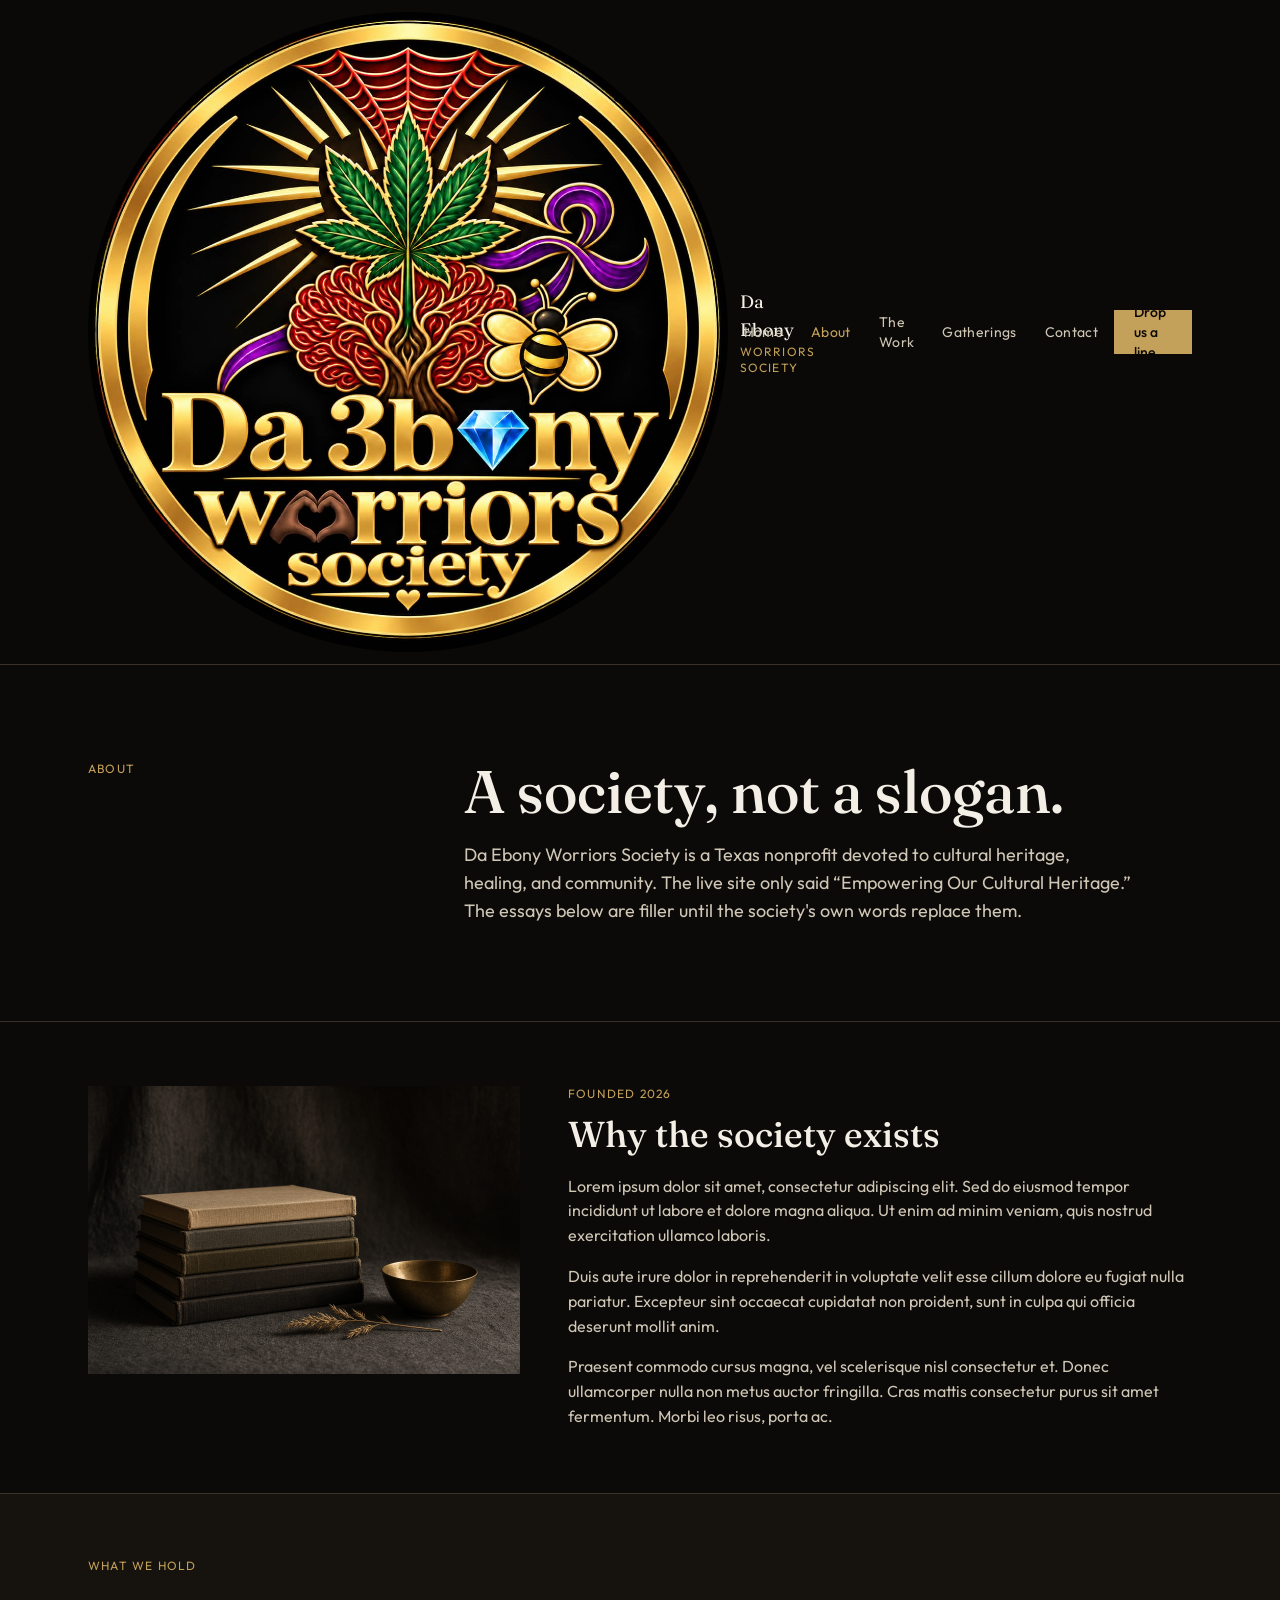
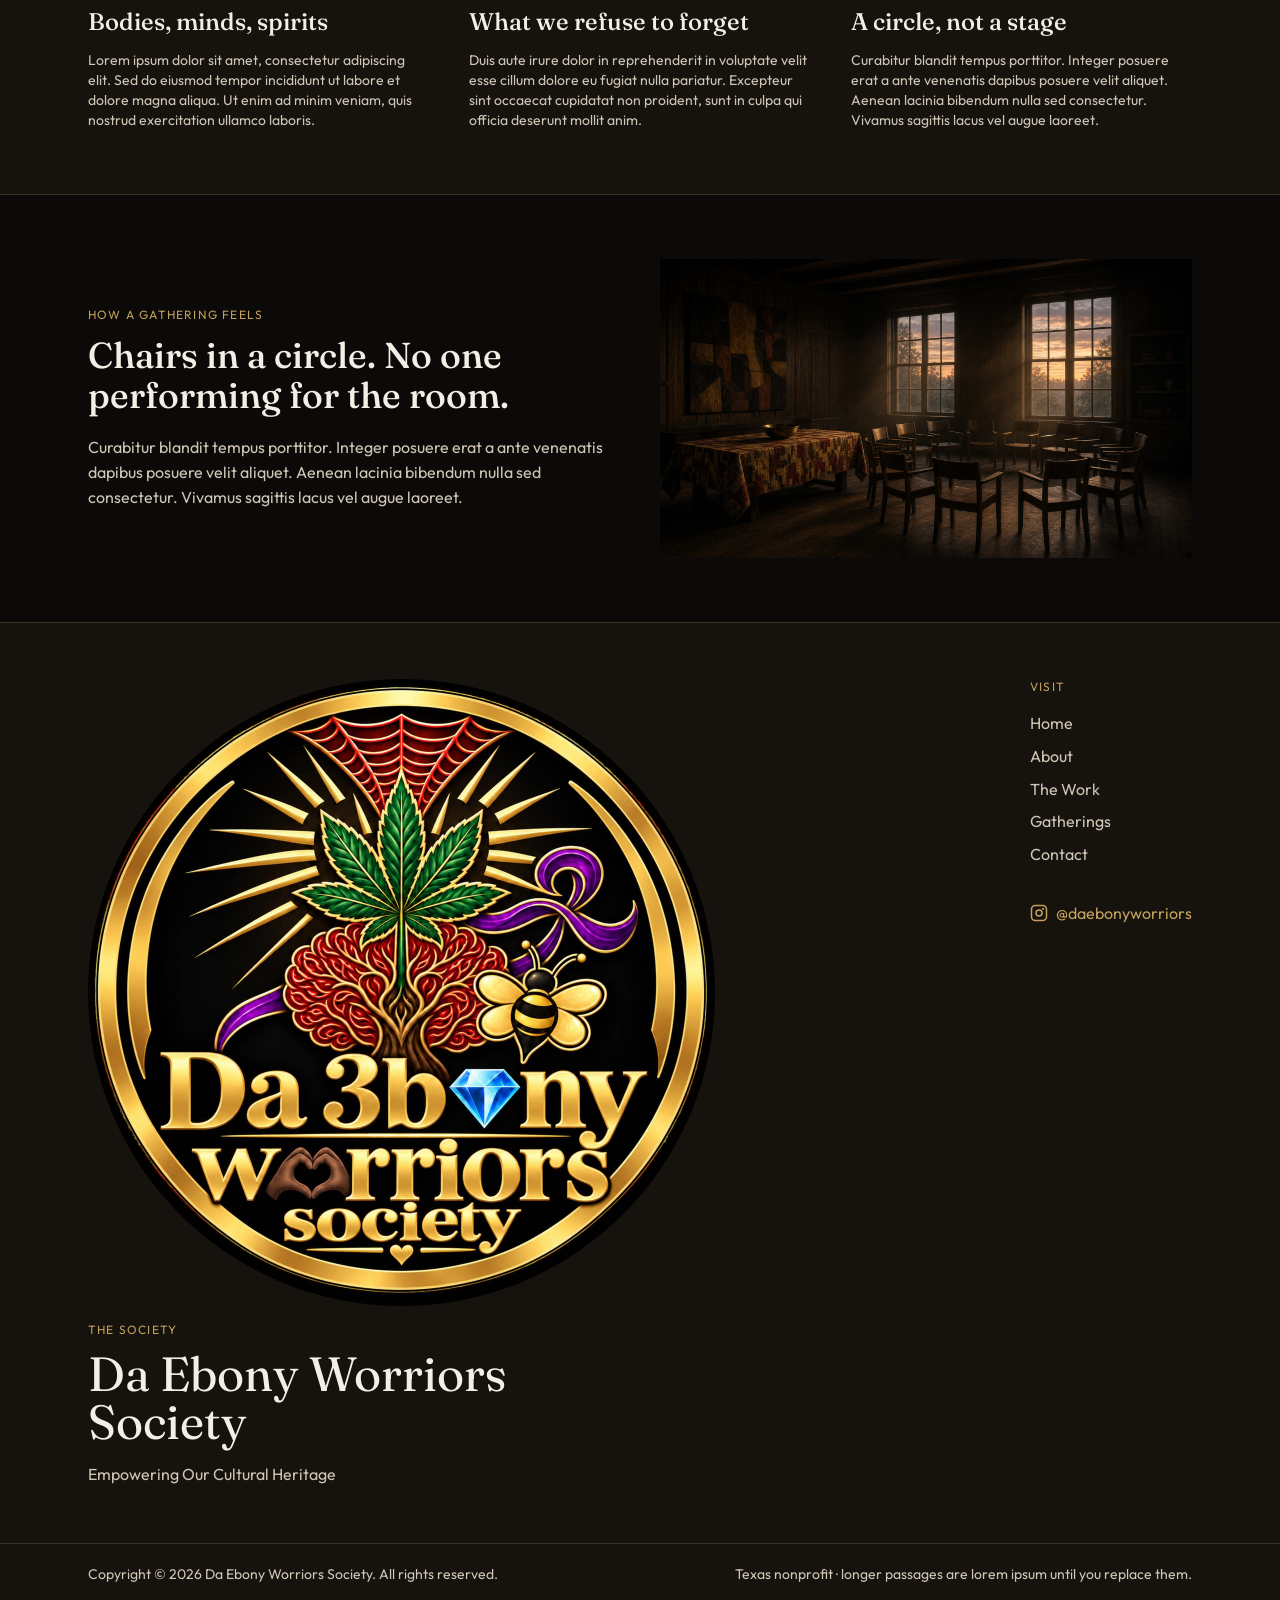
==== commit d8ef12d1: "Added Logo and fixed the device issue" ====
--- a/about.html
+++ b/about.html
@@ -2,11 +2,11 @@
 <html lang="en">
 <head>
   <meta charset="utf-8">
-  <meta name="viewport" content="width=device-width, initial-scale=1">
-  <title>About · Da Ebony Warriors Society</title>
-  <meta name="description" content="Da Ebony Warriors Society. Empowering Our Cultural Heritage. A Texas society for healing, heritage, and community.">
+  <meta name="viewport" content="width=device-width, initial-scale=1, viewport-fit=cover, interactive-widget=resizes-content">
+  <title>About · Da Ebony Worriors Society</title>
+  <meta name="description" content="Da Ebony Worriors Society. Empowering Our Cultural Heritage. A Texas society for healing, heritage, and community.">
   <meta name="theme-color" content="#0c0a08">
-  <link rel="icon" href="favicon.svg" type="image/svg+xml">
+  <link rel="icon" href="images/logo.jpg" type="image/jpeg">
   <link rel="preconnect" href="https://fonts.googleapis.com">
   <link rel="preconnect" href="https://fonts.gstatic.com" crossorigin>
   <link href="https://fonts.googleapis.com/css2?family=Fraunces:ital,opsz,wght@0,9..144,500;0,9..144,620;1,9..144,500&family=Outfit:wght@300;400;500;600&display=swap" rel="stylesheet">
@@ -18,11 +18,11 @@
 <a href="#content" class="sr-only focus:not-sr-only focus:fixed focus:top-3 focus:left-3 focus:z-50 focus:bg-gold focus:px-4 focus:py-3 focus:text-ink">Skip to content</a>
 <header class="sticky top-0 z-40 border-b border-line bg-ink/95 backdrop-blur-md">
   <div class="mx-auto flex max-w-6xl items-center justify-between gap-4 px-6 py-3">
-    <a href="index.html" class="flex items-center gap-3" aria-label="Da Ebony Warriors Society home">
-      <span class="grid h-11 w-11 place-items-center border border-gold font-display text-xs tracking-widest text-gold">DEWS</span>
+    <a href="index.html" class="flex items-center gap-3" aria-label="Da Ebony Worriors Society home">
+      <img src="images/logo.jpg" alt="" class="h-14 w-14 rounded-full object-cover md:h-16 md:w-16">
       <span class="leading-tight">
         <span class="block font-display text-lg text-ivory">Da Ebony</span>
-        <span class="block text-xs tracking-widest text-gold uppercase">Warriors Society</span>
+        <span class="block text-xs tracking-widest text-gold uppercase">Worriors Society</span>
       </span>
     </a>
     <nav class="hidden items-center gap-7 md:flex" aria-label="Primary"><a class="text-sm tracking-wide text-ivory-dim hover:text-ivory" href="index.html">Home</a><a class="text-sm tracking-wide text-gold" href="about.html">About</a><a class="text-sm tracking-wide text-ivory-dim hover:text-ivory" href="work.html">The Work</a><a class="text-sm tracking-wide text-ivory-dim hover:text-ivory" href="gatherings.html">Gatherings</a><a class="text-sm tracking-wide text-ivory-dim hover:text-ivory" href="contact.html">Contact</a></nav>
@@ -39,7 +39,7 @@
     <div class="md:col-span-4"><p class="text-xs tracking-widest text-gold uppercase">About</p></div>
     <div class="md:col-span-8">
       <h1 class="font-display text-5xl text-ivory md:text-6xl">A society, not a slogan.</h1>
-      <p class="mt-5 max-w-2xl text-lg text-ivory-dim">Da Ebony Warriors Society is a Texas nonprofit devoted to cultural heritage, healing, and community. The live site only said “Empowering Our Cultural Heritage.” The essays below are filler until the society&#x27;s own words replace them.</p>
+      <p class="mt-5 max-w-2xl text-lg text-ivory-dim">Da Ebony Worriors Society is a Texas nonprofit devoted to cultural heritage, healing, and community. The live site only said “Empowering Our Cultural Heritage.” The essays below are filler until the society&#x27;s own words replace them.</p>
     </div>
   </div>
 </header>
@@ -63,8 +63,9 @@
 <footer class="border-t border-line bg-ink-2">
   <div class="mx-auto grid max-w-6xl gap-10 px-6 py-14 md:grid-cols-12">
     <div class="md:col-span-7">
-      <p class="text-xs tracking-widest text-gold uppercase">The society</p>
-      <p class="mt-3 max-w-xl font-display text-4xl text-ivory md:text-5xl">Da Ebony Warriors Society</p>
+      <img src="images/logo.jpg" alt="" class="h-24 w-24 rounded-full object-cover">
+      <p class="mt-4 text-xs tracking-widest text-gold uppercase">The society</p>
+      <p class="mt-3 max-w-xl font-display text-4xl text-ivory md:text-5xl">Da Ebony Worriors Society</p>
       <p class="mt-4 max-w-md text-ivory-dim">Empowering Our Cultural Heritage</p>
     </div>
     <div class="md:col-span-5 md:justify-self-end">
@@ -75,7 +76,7 @@
   </div>
   <div class="border-t border-line">
     <div class="mx-auto flex max-w-6xl flex-col gap-2 px-6 py-5 text-sm text-ivory-dim md:flex-row md:items-center md:justify-between">
-      <p>Copyright © 2026 Da Ebony Warriors Society. All rights reserved.</p>
+      <p>Copyright © 2026 Da Ebony Worriors Society. All rights reserved.</p>
       <p>Texas nonprofit · longer passages are lorem ipsum until you replace them.</p>
     </div>
   </div>
--- a/css/extras.css
+++ b/css/extras.css
@@ -2,3 +2,37 @@
 summary { list-style: none; cursor: pointer; }
 summary::-webkit-details-marker { display: none; }
 .gathering[hidden] { display: none; }
+
+html { overflow-x: clip; color-scheme: dark; -webkit-text-size-adjust: 100%; text-size-adjust: 100%; }
+body { padding-left: env(safe-area-inset-left); padding-right: env(safe-area-inset-right); }
+img { max-width: 100%; }
+.min-h-screen { min-height: 100dvh; }
+input, textarea, select { font-size: 1rem; }
+header > div > a:first-child { min-width: 0; }
+header .leading-tight { min-width: 0; }
+header details nav { max-height: calc(100dvh - 4.5rem); overflow: auto; }
+header { padding-top: env(safe-area-inset-top); }
+footer { padding-bottom: env(safe-area-inset-bottom); }
+
+@media (max-width: 64rem) {
+  header > div > a.bg-gold { display: none; }
+  .md\:grid-cols-4 { grid-template-columns: repeat(2, minmax(0, 1fr)); }
+}
+@media (max-width: 40rem) {
+  header > div { padding-left: 1rem; padding-right: 1rem; gap: 0.75rem; }
+  header img.rounded-full { width: 2.75rem; height: 2.75rem; }
+  header .leading-tight > span { display: block; overflow: hidden; text-overflow: ellipsis; white-space: nowrap; }
+  header .leading-tight > span:last-child { letter-spacing: 0.08em; }
+  main .px-6, header details nav { padding-left: 1rem; padding-right: 1rem; }
+  h1.font-display { font-size: 2.25rem; }
+  .md\:grid-cols-4 { grid-template-columns: minmax(0, 1fr); }
+  form button[type="submit"] { width: 100%; justify-content: center; }
+  section.bg-blood a { width: 100%; justify-content: center; }
+}
+@media (max-height: 36rem) and (orientation: landscape) {
+  section.relative.min-h-screen > .relative { padding-top: 4.5rem; padding-bottom: 1rem; }
+  section.relative.min-h-screen h1 { font-size: 1.7rem; margin-top: 0.35rem; }
+  section.relative.min-h-screen img.rounded-full { width: 3.25rem; height: 3.25rem; margin-bottom: 0.35rem; }
+  section.relative.min-h-screen .mt-5 { margin-top: 0.5rem; }
+  section.relative.min-h-screen .mt-8 { margin-top: 0.65rem; }
+}
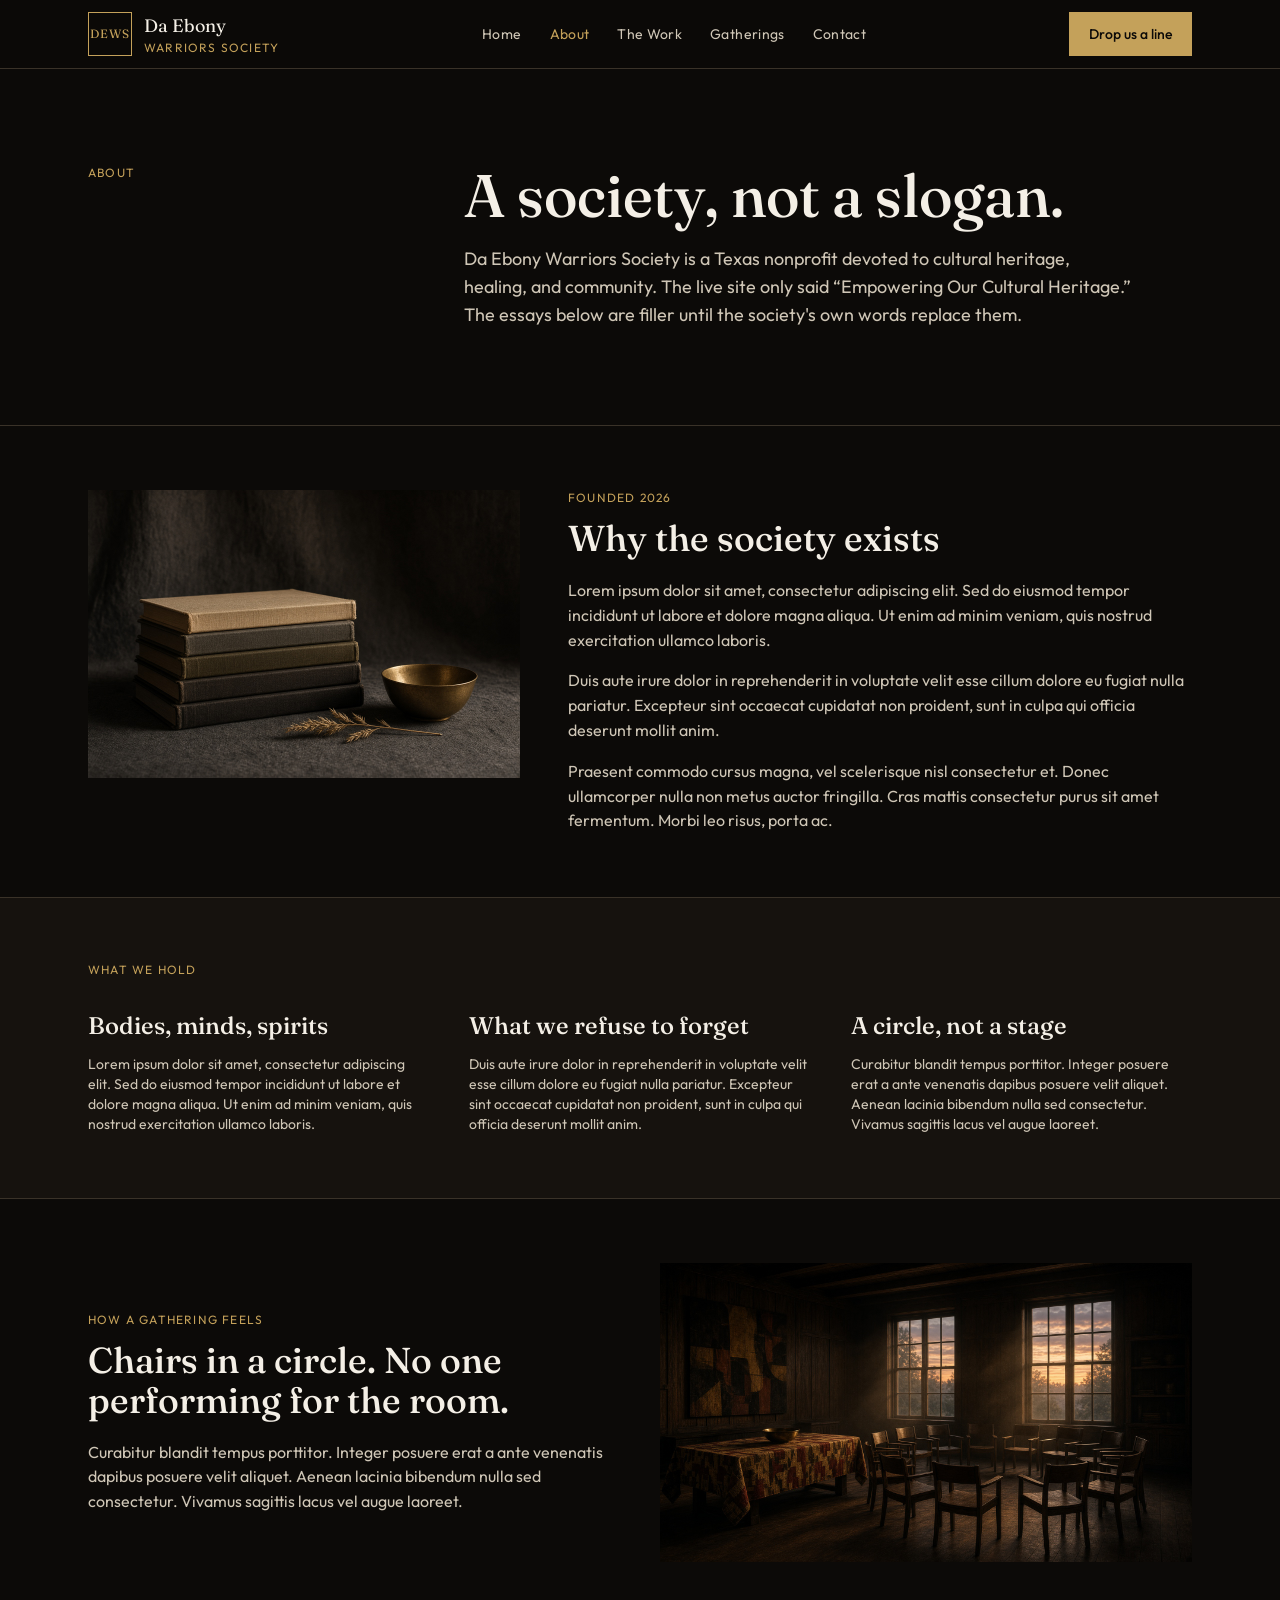
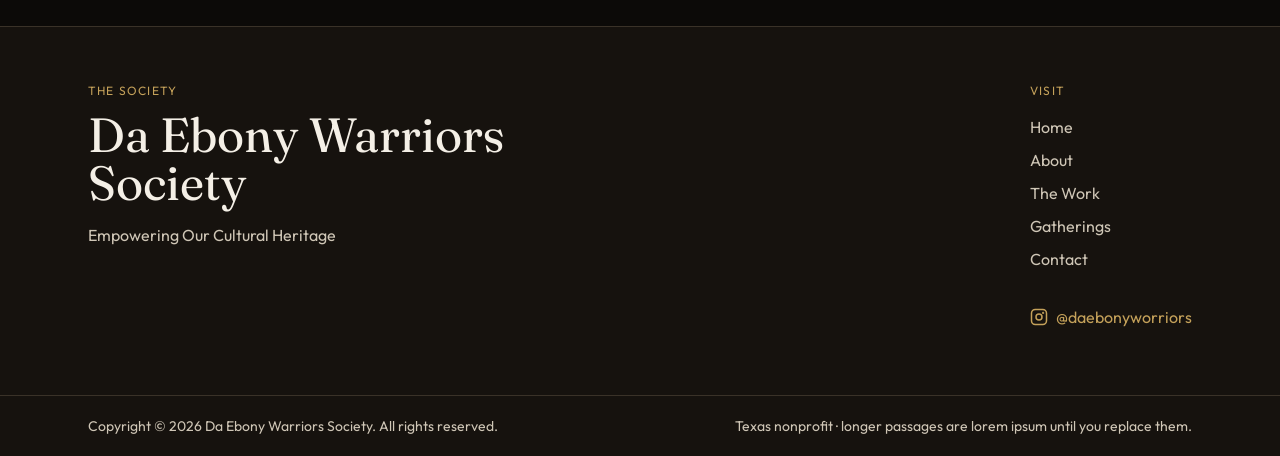
==== commit 65aeb247: "Revert "Added Logo and fixed the device issue" This reverts commit d8ef12d1d0499237071f876439cd5d564" ====
--- a/about.html
+++ b/about.html
@@ -2,11 +2,11 @@
 <html lang="en">
 <head>
   <meta charset="utf-8">
-  <meta name="viewport" content="width=device-width, initial-scale=1, viewport-fit=cover, interactive-widget=resizes-content">
-  <title>About · Da Ebony Worriors Society</title>
-  <meta name="description" content="Da Ebony Worriors Society. Empowering Our Cultural Heritage. A Texas society for healing, heritage, and community.">
+  <meta name="viewport" content="width=device-width, initial-scale=1">
+  <title>About · Da Ebony Warriors Society</title>
+  <meta name="description" content="Da Ebony Warriors Society. Empowering Our Cultural Heritage. A Texas society for healing, heritage, and community.">
   <meta name="theme-color" content="#0c0a08">
-  <link rel="icon" href="images/logo.jpg" type="image/jpeg">
+  <link rel="icon" href="favicon.svg" type="image/svg+xml">
   <link rel="preconnect" href="https://fonts.googleapis.com">
   <link rel="preconnect" href="https://fonts.gstatic.com" crossorigin>
   <link href="https://fonts.googleapis.com/css2?family=Fraunces:ital,opsz,wght@0,9..144,500;0,9..144,620;1,9..144,500&family=Outfit:wght@300;400;500;600&display=swap" rel="stylesheet">
@@ -18,11 +18,11 @@
 <a href="#content" class="sr-only focus:not-sr-only focus:fixed focus:top-3 focus:left-3 focus:z-50 focus:bg-gold focus:px-4 focus:py-3 focus:text-ink">Skip to content</a>
 <header class="sticky top-0 z-40 border-b border-line bg-ink/95 backdrop-blur-md">
   <div class="mx-auto flex max-w-6xl items-center justify-between gap-4 px-6 py-3">
-    <a href="index.html" class="flex items-center gap-3" aria-label="Da Ebony Worriors Society home">
-      <img src="images/logo.jpg" alt="" class="h-14 w-14 rounded-full object-cover md:h-16 md:w-16">
+    <a href="index.html" class="flex items-center gap-3" aria-label="Da Ebony Warriors Society home">
+      <span class="grid h-11 w-11 place-items-center border border-gold font-display text-xs tracking-widest text-gold">DEWS</span>
       <span class="leading-tight">
         <span class="block font-display text-lg text-ivory">Da Ebony</span>
-        <span class="block text-xs tracking-widest text-gold uppercase">Worriors Society</span>
+        <span class="block text-xs tracking-widest text-gold uppercase">Warriors Society</span>
       </span>
     </a>
     <nav class="hidden items-center gap-7 md:flex" aria-label="Primary"><a class="text-sm tracking-wide text-ivory-dim hover:text-ivory" href="index.html">Home</a><a class="text-sm tracking-wide text-gold" href="about.html">About</a><a class="text-sm tracking-wide text-ivory-dim hover:text-ivory" href="work.html">The Work</a><a class="text-sm tracking-wide text-ivory-dim hover:text-ivory" href="gatherings.html">Gatherings</a><a class="text-sm tracking-wide text-ivory-dim hover:text-ivory" href="contact.html">Contact</a></nav>
@@ -39,7 +39,7 @@
     <div class="md:col-span-4"><p class="text-xs tracking-widest text-gold uppercase">About</p></div>
     <div class="md:col-span-8">
       <h1 class="font-display text-5xl text-ivory md:text-6xl">A society, not a slogan.</h1>
-      <p class="mt-5 max-w-2xl text-lg text-ivory-dim">Da Ebony Worriors Society is a Texas nonprofit devoted to cultural heritage, healing, and community. The live site only said “Empowering Our Cultural Heritage.” The essays below are filler until the society&#x27;s own words replace them.</p>
+      <p class="mt-5 max-w-2xl text-lg text-ivory-dim">Da Ebony Warriors Society is a Texas nonprofit devoted to cultural heritage, healing, and community. The live site only said “Empowering Our Cultural Heritage.” The essays below are filler until the society&#x27;s own words replace them.</p>
     </div>
   </div>
 </header>
@@ -63,9 +63,8 @@
 <footer class="border-t border-line bg-ink-2">
   <div class="mx-auto grid max-w-6xl gap-10 px-6 py-14 md:grid-cols-12">
     <div class="md:col-span-7">
-      <img src="images/logo.jpg" alt="" class="h-24 w-24 rounded-full object-cover">
-      <p class="mt-4 text-xs tracking-widest text-gold uppercase">The society</p>
-      <p class="mt-3 max-w-xl font-display text-4xl text-ivory md:text-5xl">Da Ebony Worriors Society</p>
+      <p class="text-xs tracking-widest text-gold uppercase">The society</p>
+      <p class="mt-3 max-w-xl font-display text-4xl text-ivory md:text-5xl">Da Ebony Warriors Society</p>
       <p class="mt-4 max-w-md text-ivory-dim">Empowering Our Cultural Heritage</p>
     </div>
     <div class="md:col-span-5 md:justify-self-end">
@@ -76,7 +75,7 @@
   </div>
   <div class="border-t border-line">
     <div class="mx-auto flex max-w-6xl flex-col gap-2 px-6 py-5 text-sm text-ivory-dim md:flex-row md:items-center md:justify-between">
-      <p>Copyright © 2026 Da Ebony Worriors Society. All rights reserved.</p>
+      <p>Copyright © 2026 Da Ebony Warriors Society. All rights reserved.</p>
       <p>Texas nonprofit · longer passages are lorem ipsum until you replace them.</p>
     </div>
   </div>
--- a/css/extras.css
+++ b/css/extras.css
@@ -2,37 +2,3 @@
 summary { list-style: none; cursor: pointer; }
 summary::-webkit-details-marker { display: none; }
 .gathering[hidden] { display: none; }
-
-html { overflow-x: clip; color-scheme: dark; -webkit-text-size-adjust: 100%; text-size-adjust: 100%; }
-body { padding-left: env(safe-area-inset-left); padding-right: env(safe-area-inset-right); }
-img { max-width: 100%; }
-.min-h-screen { min-height: 100dvh; }
-input, textarea, select { font-size: 1rem; }
-header > div > a:first-child { min-width: 0; }
-header .leading-tight { min-width: 0; }
-header details nav { max-height: calc(100dvh - 4.5rem); overflow: auto; }
-header { padding-top: env(safe-area-inset-top); }
-footer { padding-bottom: env(safe-area-inset-bottom); }
-
-@media (max-width: 64rem) {
-  header > div > a.bg-gold { display: none; }
-  .md\:grid-cols-4 { grid-template-columns: repeat(2, minmax(0, 1fr)); }
-}
-@media (max-width: 40rem) {
-  header > div { padding-left: 1rem; padding-right: 1rem; gap: 0.75rem; }
-  header img.rounded-full { width: 2.75rem; height: 2.75rem; }
-  header .leading-tight > span { display: block; overflow: hidden; text-overflow: ellipsis; white-space: nowrap; }
-  header .leading-tight > span:last-child { letter-spacing: 0.08em; }
-  main .px-6, header details nav { padding-left: 1rem; padding-right: 1rem; }
-  h1.font-display { font-size: 2.25rem; }
-  .md\:grid-cols-4 { grid-template-columns: minmax(0, 1fr); }
-  form button[type="submit"] { width: 100%; justify-content: center; }
-  section.bg-blood a { width: 100%; justify-content: center; }
-}
-@media (max-height: 36rem) and (orientation: landscape) {
-  section.relative.min-h-screen > .relative { padding-top: 4.5rem; padding-bottom: 1rem; }
-  section.relative.min-h-screen h1 { font-size: 1.7rem; margin-top: 0.35rem; }
-  section.relative.min-h-screen img.rounded-full { width: 3.25rem; height: 3.25rem; margin-bottom: 0.35rem; }
-  section.relative.min-h-screen .mt-5 { margin-top: 0.5rem; }
-  section.relative.min-h-screen .mt-8 { margin-top: 0.65rem; }
-}
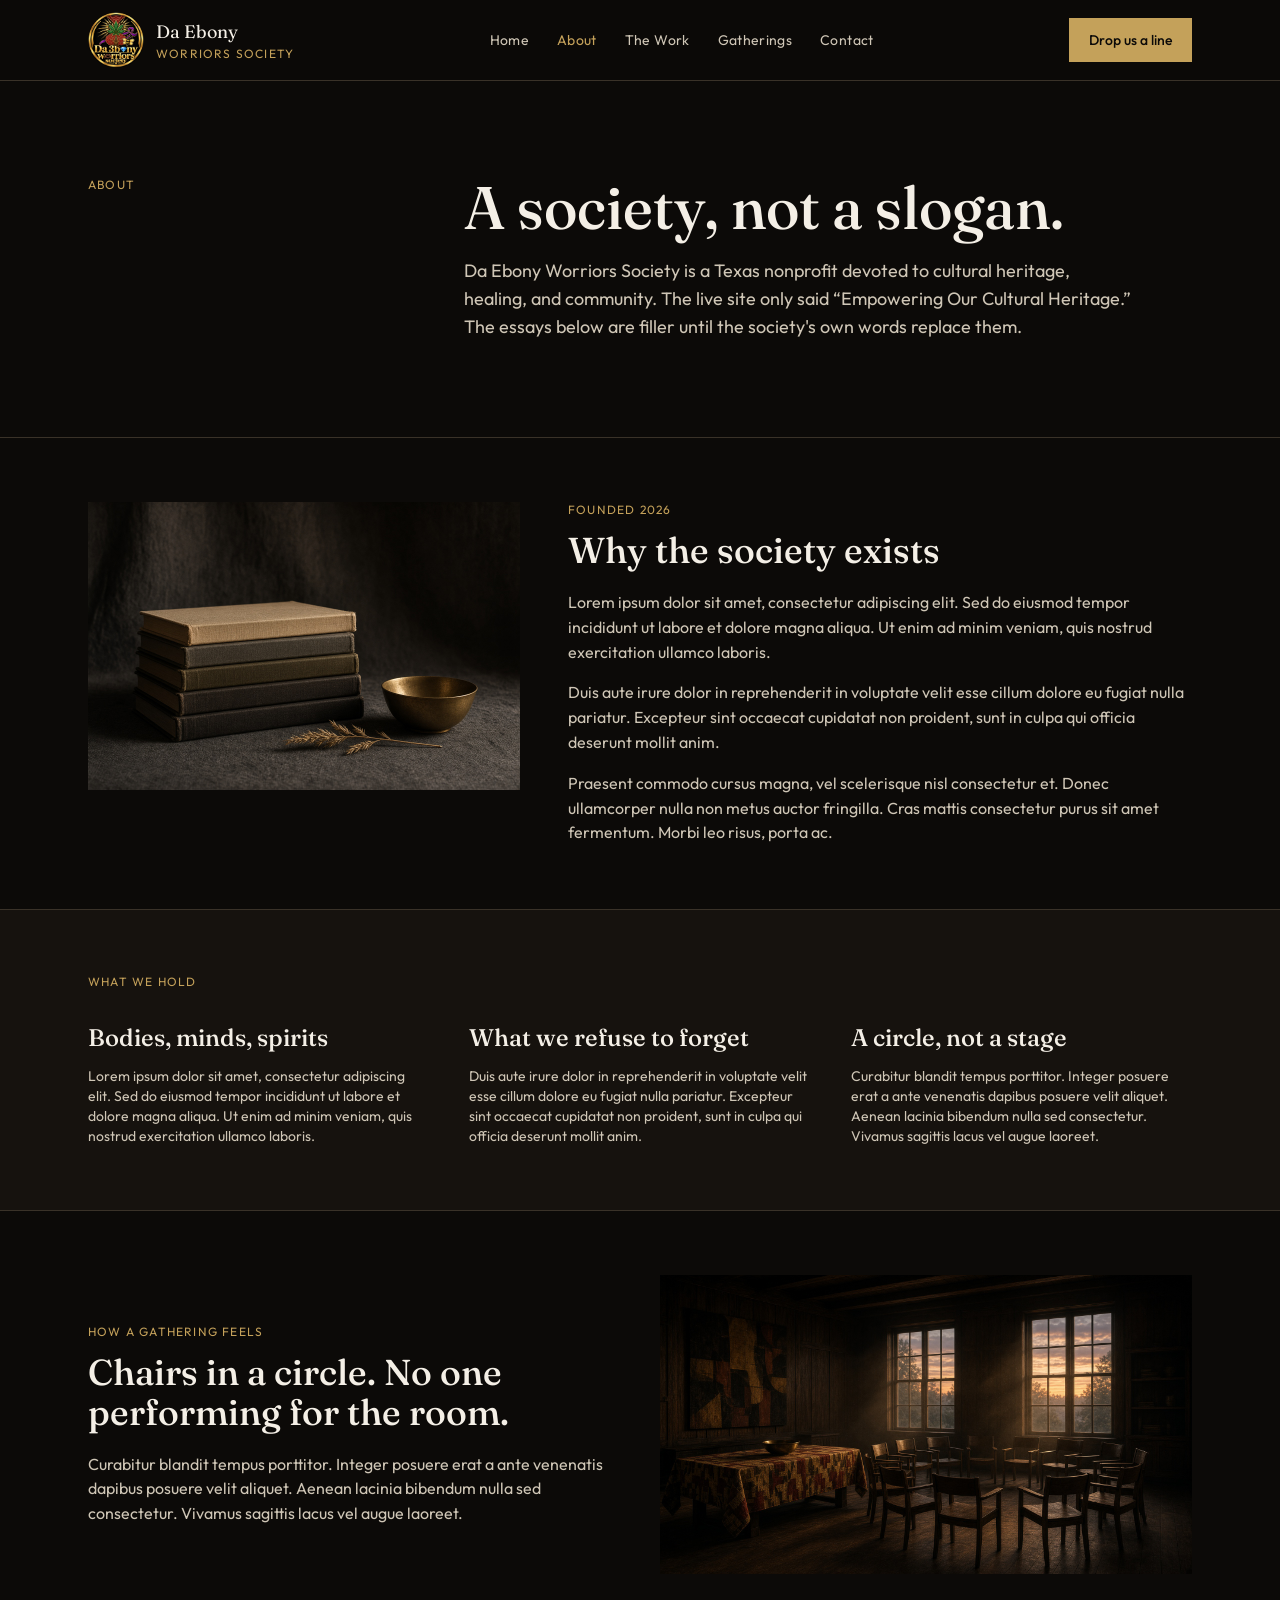
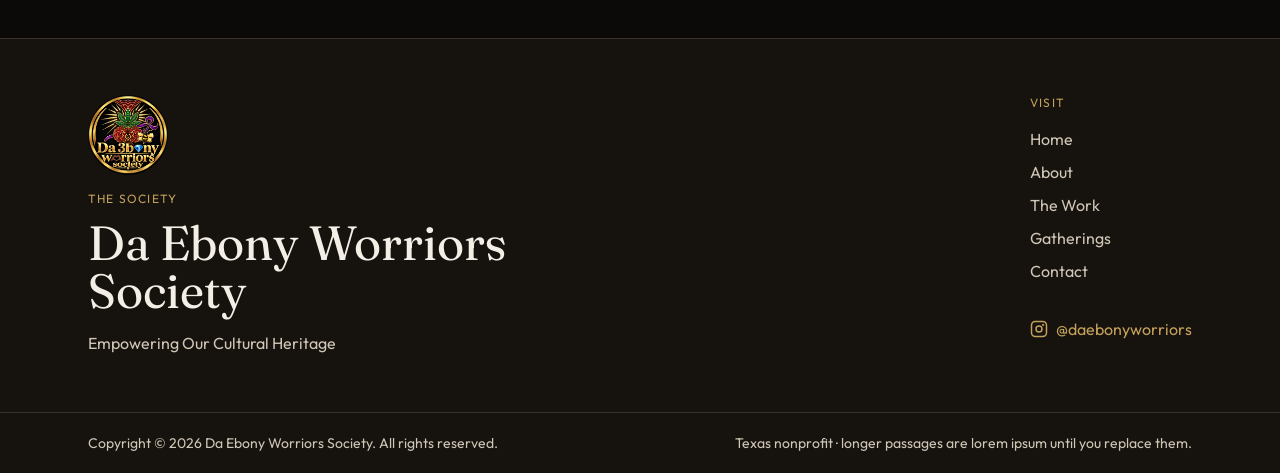
==== commit c75c605a: "logo and device fix" ====
--- a/about.html
+++ b/about.html
@@ -2,11 +2,11 @@
 <html lang="en">
 <head>
   <meta charset="utf-8">
-  <meta name="viewport" content="width=device-width, initial-scale=1">
-  <title>About · Da Ebony Warriors Society</title>
-  <meta name="description" content="Da Ebony Warriors Society. Empowering Our Cultural Heritage. A Texas society for healing, heritage, and community.">
+  <meta name="viewport" content="width=device-width, initial-scale=1, viewport-fit=cover, interactive-widget=resizes-content">
+  <title>About · Da Ebony Worriors Society</title>
+  <meta name="description" content="Da Ebony Worriors Society. Empowering Our Cultural Heritage. A Texas society for healing, heritage, and community.">
   <meta name="theme-color" content="#0c0a08">
-  <link rel="icon" href="favicon.svg" type="image/svg+xml">
+  <link rel="icon" href="images/logo.jpg" type="image/jpeg">
   <link rel="preconnect" href="https://fonts.googleapis.com">
   <link rel="preconnect" href="https://fonts.gstatic.com" crossorigin>
   <link href="https://fonts.googleapis.com/css2?family=Fraunces:ital,opsz,wght@0,9..144,500;0,9..144,620;1,9..144,500&family=Outfit:wght@300;400;500;600&display=swap" rel="stylesheet">
@@ -18,11 +18,11 @@
 <a href="#content" class="sr-only focus:not-sr-only focus:fixed focus:top-3 focus:left-3 focus:z-50 focus:bg-gold focus:px-4 focus:py-3 focus:text-ink">Skip to content</a>
 <header class="sticky top-0 z-40 border-b border-line bg-ink/95 backdrop-blur-md">
   <div class="mx-auto flex max-w-6xl items-center justify-between gap-4 px-6 py-3">
-    <a href="index.html" class="flex items-center gap-3" aria-label="Da Ebony Warriors Society home">
-      <span class="grid h-11 w-11 place-items-center border border-gold font-display text-xs tracking-widest text-gold">DEWS</span>
+    <a href="index.html" class="flex items-center gap-3" aria-label="Da Ebony Worriors Society home">
+      <img src="images/logo.jpg" alt="" class="logo-mark" width="56" height="56">
       <span class="leading-tight">
         <span class="block font-display text-lg text-ivory">Da Ebony</span>
-        <span class="block text-xs tracking-widest text-gold uppercase">Warriors Society</span>
+        <span class="block text-xs tracking-widest text-gold uppercase">Worriors Society</span>
       </span>
     </a>
     <nav class="hidden items-center gap-7 md:flex" aria-label="Primary"><a class="text-sm tracking-wide text-ivory-dim hover:text-ivory" href="index.html">Home</a><a class="text-sm tracking-wide text-gold" href="about.html">About</a><a class="text-sm tracking-wide text-ivory-dim hover:text-ivory" href="work.html">The Work</a><a class="text-sm tracking-wide text-ivory-dim hover:text-ivory" href="gatherings.html">Gatherings</a><a class="text-sm tracking-wide text-ivory-dim hover:text-ivory" href="contact.html">Contact</a></nav>
@@ -39,7 +39,7 @@
     <div class="md:col-span-4"><p class="text-xs tracking-widest text-gold uppercase">About</p></div>
     <div class="md:col-span-8">
       <h1 class="font-display text-5xl text-ivory md:text-6xl">A society, not a slogan.</h1>
-      <p class="mt-5 max-w-2xl text-lg text-ivory-dim">Da Ebony Warriors Society is a Texas nonprofit devoted to cultural heritage, healing, and community. The live site only said “Empowering Our Cultural Heritage.” The essays below are filler until the society&#x27;s own words replace them.</p>
+      <p class="mt-5 max-w-2xl text-lg text-ivory-dim">Da Ebony Worriors Society is a Texas nonprofit devoted to cultural heritage, healing, and community. The live site only said “Empowering Our Cultural Heritage.” The essays below are filler until the society&#x27;s own words replace them.</p>
     </div>
   </div>
 </header>
@@ -63,8 +63,9 @@
 <footer class="border-t border-line bg-ink-2">
   <div class="mx-auto grid max-w-6xl gap-10 px-6 py-14 md:grid-cols-12">
     <div class="md:col-span-7">
-      <p class="text-xs tracking-widest text-gold uppercase">The society</p>
-      <p class="mt-3 max-w-xl font-display text-4xl text-ivory md:text-5xl">Da Ebony Warriors Society</p>
+      <img src="images/logo.jpg" alt="" class="logo-footer" width="80" height="80">
+      <p class="mt-4 text-xs tracking-widest text-gold uppercase">The society</p>
+      <p class="mt-3 max-w-xl font-display text-4xl text-ivory md:text-5xl">Da Ebony Worriors Society</p>
       <p class="mt-4 max-w-md text-ivory-dim">Empowering Our Cultural Heritage</p>
     </div>
     <div class="md:col-span-5 md:justify-self-end">
@@ -75,7 +76,7 @@
   </div>
   <div class="border-t border-line">
     <div class="mx-auto flex max-w-6xl flex-col gap-2 px-6 py-5 text-sm text-ivory-dim md:flex-row md:items-center md:justify-between">
-      <p>Copyright © 2026 Da Ebony Warriors Society. All rights reserved.</p>
+      <p>Copyright © 2026 Da Ebony Worriors Society. All rights reserved.</p>
       <p>Texas nonprofit · longer passages are lorem ipsum until you replace them.</p>
     </div>
   </div>
--- a/css/extras.css
+++ b/css/extras.css
@@ -2,3 +2,66 @@
 summary { list-style: none; cursor: pointer; }
 summary::-webkit-details-marker { display: none; }
 .gathering[hidden] { display: none; }
+
+html { overflow-x: clip; color-scheme: dark; -webkit-text-size-adjust: 100%; text-size-adjust: 100%; }
+body { padding-left: env(safe-area-inset-left); padding-right: env(safe-area-inset-right); }
+img { max-width: 100%; }
+.min-h-screen { min-height: 100dvh; }
+input, textarea, select { font-size: 1rem; }
+header > div > a:first-child { min-width: 0; }
+header .leading-tight { min-width: 0; }
+header details nav { max-height: calc(100dvh - 4.5rem); overflow: auto; }
+header { padding-top: env(safe-area-inset-top); }
+footer { padding-bottom: env(safe-area-inset-bottom); }
+
+@media (max-width: 64rem) {
+  header > div > a.bg-gold { display: none; }
+  .md\:grid-cols-4 { grid-template-columns: repeat(2, minmax(0, 1fr)); }
+}
+@media (max-width: 40rem) {
+  header > div { padding-left: 1rem; padding-right: 1rem; gap: 0.75rem; }
+  header .leading-tight > span { display: block; overflow: hidden; text-overflow: ellipsis; white-space: nowrap; }
+  header .leading-tight > span:last-child { letter-spacing: 0.08em; }
+  main .px-6, header details nav { padding-left: 1rem; padding-right: 1rem; }
+  h1.font-display { font-size: 2.25rem; }
+  .md\:grid-cols-4 { grid-template-columns: minmax(0, 1fr); }
+  form button[type="submit"] { width: 100%; justify-content: center; }
+  section.bg-blood a { width: 100%; justify-content: center; }
+}
+@media (max-height: 36rem) and (orientation: landscape) {
+  section.relative.min-h-screen > .relative { padding-top: 4.5rem; padding-bottom: 1rem; }
+  section.relative.min-h-screen h1 { font-size: 1.7rem; margin-top: 0.35rem; }
+  .logo-seal { width: 3.25rem; height: 3.25rem; margin-bottom: 0.35rem; }
+  section.relative.min-h-screen .mt-5 { margin-top: 0.5rem; }
+  section.relative.min-h-screen .mt-8 { margin-top: 0.65rem; }
+}
+
+.logo-mark,
+.logo-seal,
+.logo-footer {
+  display: block;
+  width: 2.75rem;
+  height: 2.75rem;
+  max-width: 2.75rem;
+  object-fit: cover;
+  border-radius: 9999px;
+  flex-shrink: 0;
+}
+.logo-seal {
+  width: 5rem;
+  height: 5rem;
+  max-width: 5rem;
+  margin-bottom: 1rem;
+}
+.logo-footer {
+  width: 5rem;
+  height: 5rem;
+  max-width: 5rem;
+}
+@media (min-width: 40rem) {
+  .logo-mark { width: 3.5rem; height: 3.5rem; max-width: 3.5rem; }
+  .logo-seal { width: 7rem; height: 7rem; max-width: 7rem; }
+}
+@media (min-width: 48rem) {
+  .logo-seal { width: 8rem; height: 8rem; max-width: 8rem; }
+}
